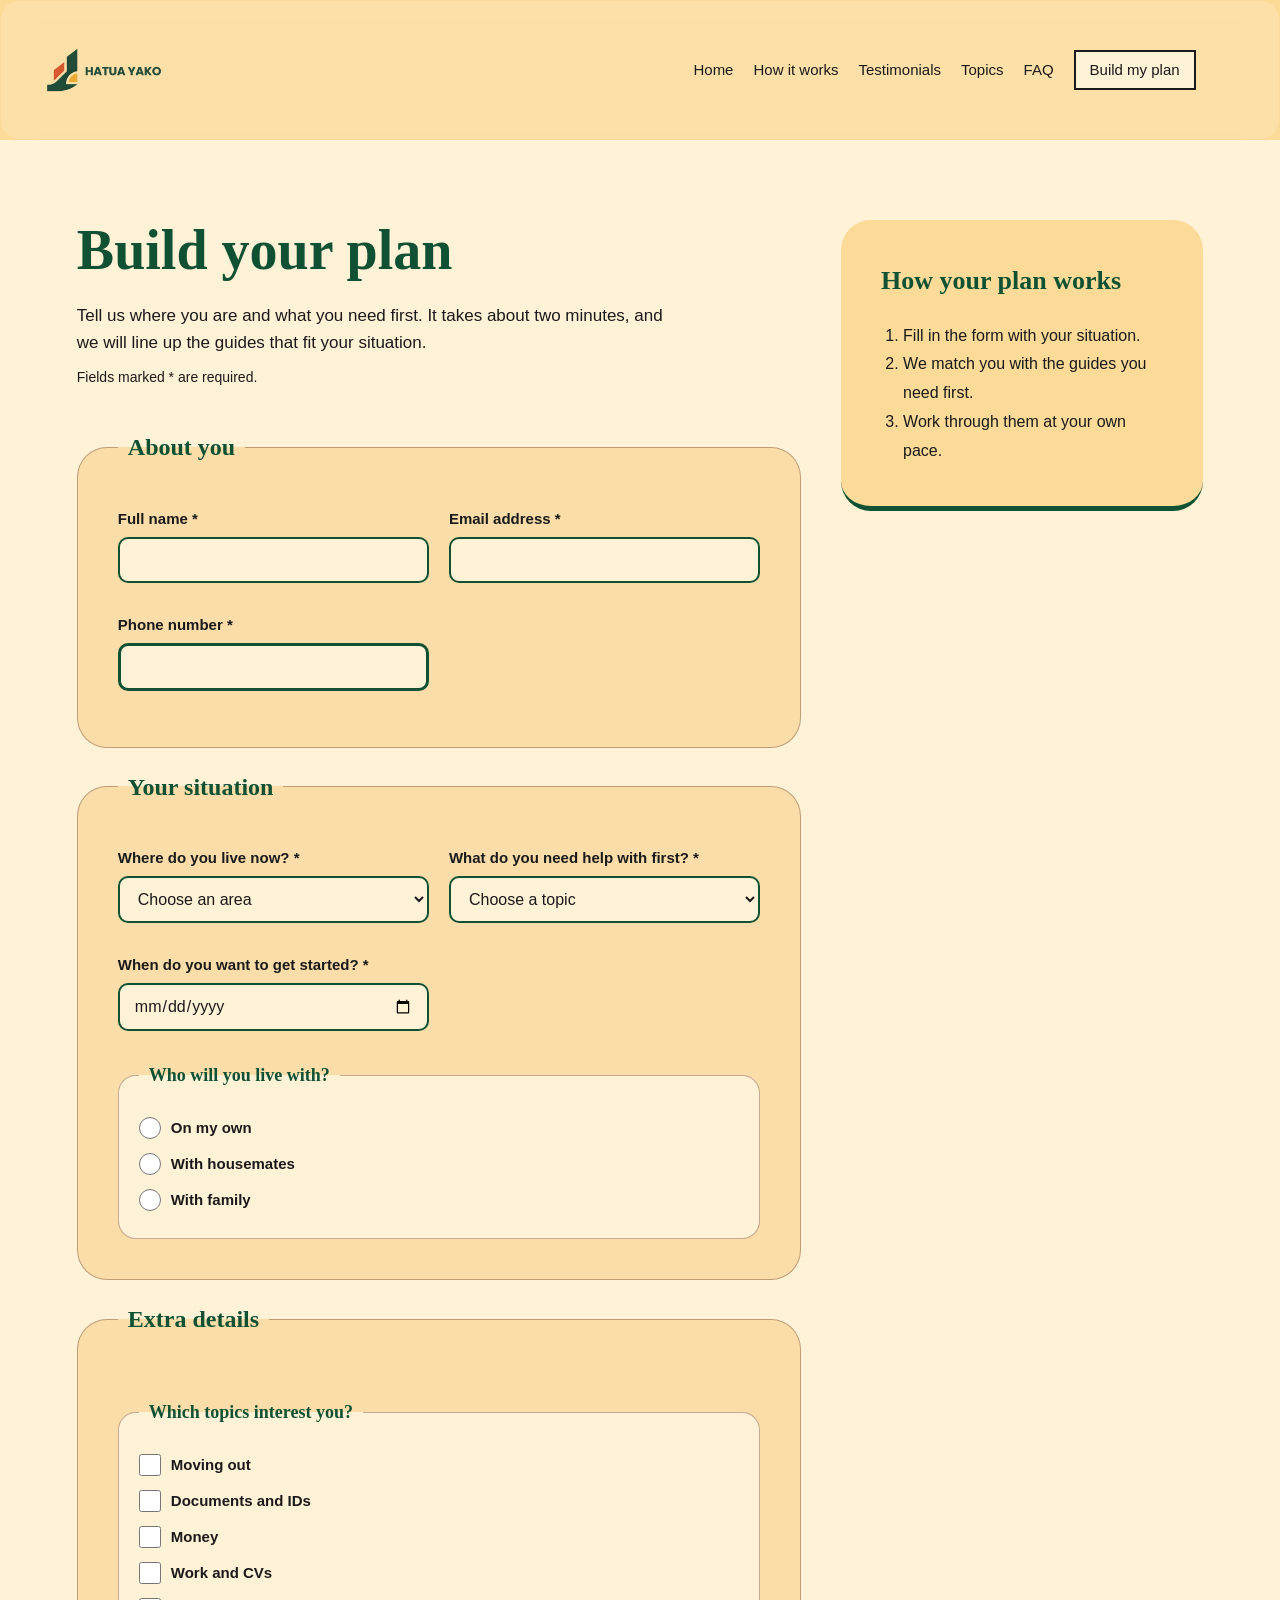
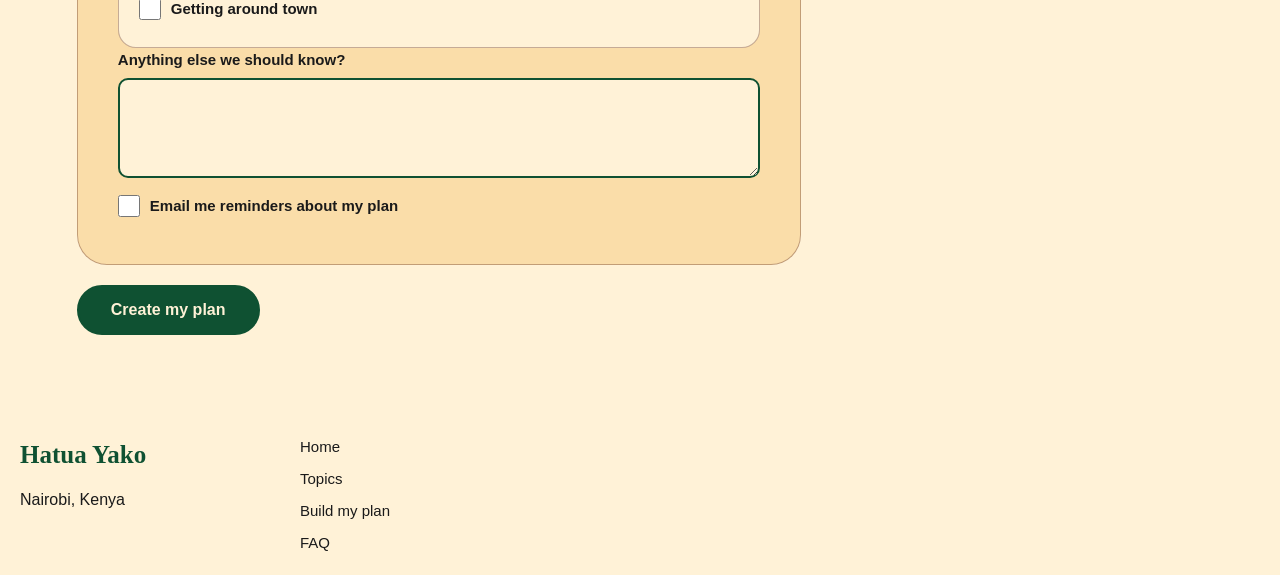
==== build-plan.html @ ca2ebf92 "Add- README" ====
<!DOCTYPE html>
<html lang="en">
<head>
    <meta charset="UTF-8">
    <meta name="viewport" content="width=device-width, initial-scale=1.0">
    <title>Hatua Yako</title>
    <link rel="stylesheet" href="style.css">
</head>
<body>

    <header class="nav-bar">
  <a href="index.html" class="logo">
    <img src="images/Hatuayako.png" alt="Hatua Yako logo">
        </a>
        <nav class="nav-links" aria-label="Main">
            <a href="index.html">Home</a>
            <a href="index.html#how-it-works">How it works</a>
            <a href="index.html#testimonials">Testimonials</a>
            <a href="topics.html">Topics</a>
            <a href="faq.html">FAQ</a>
            <a href="build-plan.html" class="button" aria-current="page">Build my plan</a>
        </nav>
    </header>

    <main class="plan">

        <section class="plan-main">
            <h1>Build your plan</h1>
            <p class="plan-intro">
                Tell us where you are and what you need first. It takes about
                two minutes, and we will line up the guides that fit your situation.
            </p>
            <p class="required-disclaimer">Fields marked * are required.</p>

            <!-- form input  -->

            <form class="plan-form" action="confirmed.html" method="get">

                <fieldset>
                    <legend>About you</legend>

                    <div class="form-field">
                        <div class="field">
                            <label for="full-name">Full name *</label>
                            <input type="text" id="full-name" name="full-name" autocomplete="name" required>
                        </div>

                        <div class="field">
                            <label for="email">Email address *</label>
                            <input type="email" id="email" name="email" autocomplete="email" required>
                        </div>

                        <div class="field">
                            <label for="phone">Phone number *</label>
                            <input type="tel" id="phone" name="phone" autocomplete="tel" inputmode="tel"
                                   value="" class="is-invalid" aria-invalid="true"
                                   aria-describedby="phone-error" required>
                            <p class="field-error" id="phone-error">
                    
                            </p>
                        </div>
                    </div>
                </fieldset>
<!-- your situation  -->
                <fieldset>
                    <legend>Your situation</legend>

                    <div class="field-grid">
                        <div class="field">
                            <label for="location">Where do you live now? *</label>
                            <select id="location" name="location" required>
                                <option value="">Choose an area</option>
                                <option>Nairobi CBD</option>
                                <option>Westlands</option>
                                <option>Kasarani</option>
                                <option>Embakasi</option>
                                <option>Ruiru</option>
                                <option>Rongai</option>
                                <option>Another town</option>
                            </select>
                        </div>

                        <div class="field">
                            <label for="first-need">What do you need help with first? *</label>
                            <select id="first-need" name="first-need" required>
                                <option value="">Choose a topic</option>
                                <option>Moving out</option>
                                <option>Documents and IDs</option>
                                <option>Money</option>
                                <option>Work and CVs</option>
                                <option>Getting around town</option>
                            </select>
                        </div>

                        <div class="field">
                            <label for="target-date">When do you want to get started? *</label>
                            <input type="date" id="target-date" name="target-date" required>
                        </div>
                    </div>

                    <fieldset class="choice-group">
                        <legend>Who will you live with?</legend>
                        <div class="choice">
                            <input type="radio" id="live-alone" name="living" value="alone">
                            <label for="live-alone">On my own</label>
                        </div>
                        <div class="choice">
                            <input type="radio" id="live-housemates" name="living" value="housemates">
                            <label for="live-housemates">With housemates</label>
                        </div>
                        <div class="choice">
                            <input type="radio" id="live-family" name="living" value="family">
                            <label for="live-family">With family</label>
                        </div>
                    </fieldset>
                </fieldset>

                <fieldset>
                    <legend>Extra details</legend>

                    <fieldset class="choice-group">
                        <legend>Which topics interest you?</legend>
                        <div class="choice">
                            <input type="checkbox" id="topic-moving" name="topics" value="moving-out">
                            <label for="topic-moving">Moving out</label>
                        </div>
                        <div class="choice">
                            <input type="checkbox" id="topic-documents" name="topics" value="documents">
                            <label for="topic-documents">Documents and IDs</label>
                        </div>
                        <div class="choice">
                            <input type="checkbox" id="topic-money" name="topics" value="money">
                            <label for="topic-money">Money</label>
                        </div>
                        <div class="choice">
                            <input type="checkbox" id="topic-work" name="topics" value="work">
                            <label for="topic-work">Work and CVs</label>
                        </div>
                        <div class="choice">
                            <input type="checkbox" id="topic-town" name="topics" value="getting-around">
                            <label for="topic-town">Getting around town</label>
                        </div>
                    </fieldset>

                    <div class="field">
                        <label for="notes">Anything else we should know?</label>
                        <textarea id="notes" name="notes" rows="4"></textarea>
                    </div>

                    <div class="choice">
                        <input type="checkbox" id="reminders" name="reminders" value="yes">
                        <label for="reminders">Email me reminders about my plan</label>
                    </div>
                </fieldset>

                <button type="submit" class="plan-submit">Create my plan</button>
            </form>
        </section>

        <aside class="plan-works">
            <h2>How your plan works</h2>
            <ol>
                <li>Fill in the form with your situation.</li>
                <li>We match you with the guides you need first.</li>
                <li>Work through them at your own pace.</li>
            </ol>
        </aside>

    </main>

    <footer>
        <div class="footer-brand">
            <h2>Hatua Yako</h2>
            <p>Nairobi, Kenya</p>
        </div>
        <nav class="footer-pages" aria-label="Footer">
            <a href="index.html">Home</a>
            <a href="topics.html">Topics</a>
            <a href="build-plan.html">Build my plan</a>
            <a href="faq.html">FAQ</a>
        </nav>
    </footer>

</body>
</html>
---- style.css ----
/* basic styling  */
/* color palette  */
 :root {
    --forestgreen: #0f5132;
    --redish:#d3543a;
    --cream: #fff2d7;
      --lightcream: #fadda9;
    --mustard: #fcdb99;
    --charcoal: #1a1a1a;
 --spacing-small: 10px;
 --spacing-medium: 20px;
 --spacing-large: 40px;
 --spacing-xl: 80px;
 --spacing-xxl: 100px;
 --border-radius: 30px;
 --transition: 0.3s ease;
 --font-heading: sans-serif;
 --error: #b3261e;
    --success: #1b6b3a;
    --warning: #8a5a00;
 }

 /* base styles */

 * {
    margin: 0;
    padding: 0;
    box-sizing: border-box;
    
 }
 html {
    scroll-behavior: smooth;
 }
 body {
    font-family: Arial, Helvetica, sans-serif;
    background-color: var(--mustard);
    color: var(--charcoal);
    line-height: 1.6;
 }
img {
    max-width: 100%;
    display: block;
}
a {
    text-decoration: none;
    color: inherit;
}
/* navigation bar  */
.nav-bar {
    display: flex;
    justify-content: space-between;
    align-items: center;
    padding: 4px 3%;
    background: rgba(255, 255, 255, 0.15);
    backdrop-filter: blur(15px);
    -webkit-backdrop-filter: blur(15px);
      border: 1px solid var(--mustard);
    border-radius: 20px;

    box-shadow: var(--mustard);

    color: var(--charcoal);
    position: sticky;
    top: 0;
    z-index: 1000;

}
.nav-bar img {
    height: 150px;
    width: auto ;

}
.nav-actions svg {
    height: 30px;
    width: auto ;
}
.nav-links {
    display: flex;
    align-items: center;
    gap: 20px;
    
}
.nav-links a {
    font-size: 15px;
    font-weight: 600px;
    transition: var(--transition);
}
.nav-links a:hover {
color: var(--redish);
}

/* herosection */
.hero {
    min-height: 90vh;
    display: flex;
    align-items: center;
    gap: var(--spacing-xxl);
    padding: var(--spacing-xl);
    background: var(--cream);
   
}
.hero-content h1 {
    max-width: 500px;
    font-family: Georgia, "Times New Roman", serif;
    font-size: 55px;
    font-weight: 700;
    line-height: 1.05;
    color: var(--forestgreen);
    margin-bottom: 20px;

}
.hero-content .hero-label{
    margin-bottom: 50px;
    font-size: 25px;
    color: #d3543a;
}
.hero-img {
    position: relative;
    height: 450px;
    flex: 1;

}
.hero-img img{
    position: absolute;
   top: 0;
left: 0;
width: 100%;
height: 100%;
object-fit: cover;
opacity: 0;
animation: hero-slideshow 15s infinite;
border: var(--border-radius);

}

@keyframes hero-slideshow {

    0% {
        opacity: 0;
    }

    10% {
        opacity: 1;
    }

    30% {
        opacity: 1;
    }

    40% {
        opacity: 0;
    }

    100% {
        opacity: 0;
    }

}

.hero-img img:nth-child(1) {
    animation-delay: 0s;
}

.hero-img img:nth-child(2) {
    animation-delay: 5s;
}

.hero-img img:nth-child(3) {
    animation-delay: 10s;
}

.hero-img::after {
    content: "";
    position: absolute;
    inset: 0;
    background: rgba(255, 206, 107, 0.18);
    pointer-events: none;
}

/* button  */
.button {
    display: inline-block;
    padding: 6px 14px;
    margin-right: 45px;

    background: var(--cream);
    color: var(--charcoal);

    border: 2px solid var(--charcoal);
    border-radius: 0;

    font-size: 14px;
    font-weight: 500;

    transition: var(--transition);
}

.button:hover {
    background: var(--forestgreen);
    color: white;
    border-color: var(--mustard);
}
/* stats section  */

.stats {
    background-color: var(--lightcream);
    padding: var(--spacing-large) 0;
    overflow: hidden;
}

.stats-track {
    display: flex;
    width: max-content;
    animation: scroll-stats 10s linear infinite;
}

.stats-track:hover {
    animation-play-state: paused;
    color: var(--forestgreen);
}

.stats .stats-ul {
    display: flex;
    flex-shrink: 0;
    min-width: 100vw;
    justify-content: space-around;
    align-items: center;
    list-style-type: none;
}

.stats-item {
    font-size: 20px;
    font-weight: 600;
    white-space: nowrap;
    padding: 0 40px;
}

@keyframes scroll-stats {
    from { transform: translateX(0); }
    to   { transform: translateX(-50%); }
}
/* featured section  */
.featured-topics {
    background-color: var(--mustard);
    padding: var(--spacing-large);
    max-width: max-content;
    margin: 0;
}
.featured-topics h2 {
    max-width: 500px;
    font-family: Georgia, "Times New Roman", serif;
    font-size: 40px;
    font-weight: 700;
    line-height: 1.05;
    color: var(--forestgreen);
    margin-bottom: 20px;
     padding: 70px 6%;
   
}
.topics-card {
    display: grid;
    grid-template-columns: repeat(4, 1fr);
    gap: 35px;
    width: 100%;
    margin: auto;
}

.topics-card article {
    border-radius: var(--border-radius);
    background-color: var(--cream);
    padding: var(--spacing-medium);
    color: var(--charcoal);
    display: flex;
    flex-direction: column;
    gap: 25px;
    cursor: pointer;
}

.topics-card article:hover {
    animation: card-bounce 0.5s ease;
}

@keyframes card-bounce {
    0% {
        transform: translateY(0);
    }

    30% {
        transform: translateY(-10px);
    }

    50% {
        transform: translateY(3px);
    }

    70% {
        transform: translateY(-5px);
    }

    100% {
        transform: translateY(0);
    }
}
/* how it works  */
.how-it-works {
    background-color: var(--mustard);
    padding: 60px 6%;
    width: 100%;
    margin: 0;

    font-family: Georgia, "Times New Roman", serif;
    font-size: 20px;
    color: var(--forestgreen);
    margin-bottom: 35px;
}

.how-it-works-cards .how-list {
    display: grid;
    grid-template-columns: repeat(4, 1fr);
    gap: 35px;
    width: 100%;
    list-style: none;
    align-items: end;
}

.how-it-works-li {
    padding: 25px;
    border-radius: var(--border-radius);
    background-color: var(--cream);
    min-height: 180px;
}

/* stairs  */
.how-it-works-li:nth-child(1) {
    min-height: 200px;
    background-color: var(--lightcream);
    color: var(--charcoal);
}
.how-it-works-li:nth-child(2) {
    min-height: 260px;
    background-color: var(--lightcream);
    color: var(--charcoal);
}
.how-it-works-li:nth-child(3) {
    min-height: 320px;
    background-color: var(--lightcream);
    color: var(--charcoal);
}
.how-it-works-li:nth-child(4) {
    min-height: 380px;
    background-color: var(--lightcream);
    color: var(--charcoal);
}


/* testimonials  */
.testimonials {
    background-color: var(--mustard);
    padding: 80px 6%;
}

.testimonials h2 {
    font-family: Georgia, "Times New Roman", serif;
    font-size: 45px;
    color: var(--forestgreen);
    margin-bottom: 40px;
}

/* Horizontal scrolling area */
.testimonials-card {
    display: flex;
    gap: 25px;
    overflow-x: auto;
    padding: 20px 5px 30px;
    scroll-behavior: smooth;
}

/* Hide scrollbar */
.testimonials-card::-webkit-scrollbar {
    display: none;
}

.testimonials-card {
    scrollbar-width: none;
}


.testimonials-card article {
    flex: 0 0 330px;
    min-height: 280px;

    background-color: var(--cream);
    border-radius: var(--border-radius);
    padding: 30px;

    display: flex;
    flex-direction: column;
    justify-content: space-between;

    box-shadow: 6px 6px 0 var(--forestgreen);

    transition: transform 0.3s ease;
}


.testimonials-card article::before {
    content: "“";
    font-family: Georgia, "Times New Roman", serif;
    font-size: 80px;
    line-height: 0.5;
    color: var(--redish);
}


.testimonials-card blockquote p {
    font-family: Georgia, "Times New Roman", serif;
    font-size: 20px;
    line-height: 1.4;
    color: var(--charcoal);
}

.testimonials-card article > p {
    margin-top: 20px;
    font-size: 14px;
    font-weight: 700;
    color: var(--forestgreen);
}

.testimonials-card article:hover {
    transform: translateY(-8px);
}
/* ready for your next step  */

.ready-step {
     padding: 80px 6%;
    text-align: center;
}
.ready-step h2 {
    font-size: 40px;
    color: var(--forestgreen);
    margin-bottom: var(--spacing-large);
}
.ready-step p {
    font-size: 20px;
    color: var(--redish);
    margin-bottom: var(--spacing-large);
}
.ready-step .button {
    padding: 12px 25px;
    background-color: var(--mustard);
    color: var(--charcoal);
    border: 2px solid var(--forestgreen);
    font-size: 16px;
    margin: 0;
}

.ready-step .button:hover {
    background-color: var(--redish);
    border-color: var(--redish);
}

footer {
    background-color: var(--cream);
    color: var(--charcoal);
    padding: var(--spacing-medium);
    display: flex;
    justify-content: flex-start;
    gap: var(--spacing-xxl);
    align-items: flex-start;
   
}

footer ul {
    list-style: none;
    padding: 0;
    margin: 0;
}
.footer-brand,
.footer-pages,
.footer-social {
    min-width: 180px;
}

.footer-pages {
    display: flex;
    flex-direction: column;
    gap: 8px;
}

.footer-pages a {
    font-size: 15px;
}

.footer-social {
    display: flex;
    flex-direction: column;
}

.footer-social svg {
    width: 20px;
    height: 20px;
    margin-bottom: 10px;
}

footer h2 {
    font-family: Georgia, "Times New Roman", serif;
    font-size: 25px;
    color: var(--forestgreen);
    margin-bottom: 12px;
}

/* reponsive design  */


html {
    scroll-padding-top: 100px; 
}

.nav-bar img {
    height: 130px; 
}

/* topic cards and steps reflow by themselves instead of a fixed 4 columns */
.topics-card,
.how-it-works-cards .how-list {
    grid-template-columns: repeat(auto-fit, minmax(220px, 1fr));
}

.featured-topics {
    max-width: none;
    padding: var(--spacing-xl) 6% var(--spacing-large);
}

.featured-topics h2 {
    padding: 0;
}

/* Stats: scrolling animation*/
.stats-ul {
    animation: none;
}

.stats .stats-ul {
    flex-wrap: wrap;
    max-width: none;
    justify-content: center;
    gap: 20px 60px;
}

.stats-item {
    margin-right: 0;
}
/* testimonial cards never wider than the screen */
.testimonials-card {
    scroll-snap-type: x mandatory;
}

.testimonials-card article {
    flex: 0 0 min(330px, 85vw);
    scroll-snap-align: start;
}

/* the staircase effect only makes sense side by side, so reset it first */
.how-it-works-li:nth-child(n) {
    min-height: auto;
}

/* stair case  */
@media (min-width: 900px) {
    .how-it-works-li:nth-child(1) { min-height: 200px; }
    .how-it-works-li:nth-child(2) { min-height: 260px; }
    .how-it-works-li:nth-child(3) { min-height: 320px; }
    .how-it-works-li:nth-child(4) { min-height: 380px; }
}

/* for tablets  */
@media (max-width: 1000px) {
    .hero {
        gap: 40px;
        padding: 60px 6%;
    }
.nav-bar img {
    height: 100px; /* was 70px */
}
    .hero-content h1 {
        font-size: 44px;
    }

    footer {
        gap: 40px;
        flex-wrap: wrap;
    }
}

/* for phones  */
@media (max-width: 800px) {
    html {
        scroll-padding-top: 130px;
    }

    /* nav */
    .nav-bar {
        flex-direction: column;
        gap: 8px;
        padding: 8px 5%;
    }

   .nav-bar img {
    height: 80px; /* was 50px */
}

    .nav-links {
        flex-wrap: wrap;
        justify-content: center;
        gap: 10px 16px;
    }

    /* hero */
    .hero {
        flex-direction: column;
        align-items: stretch;
        gap: 30px;
        padding: 40px 6%;
        min-height: auto;
    }

    .hero-content h1 {
        font-size: 38px;
        max-width: none;
    }

    .hero-content .hero-label {
        font-size: 20px;
        margin-bottom: 25px;
    }

    .hero-img {
        flex: none;
        width: 100%;
        height: 260px;
    }

    .button {
        margin-bottom: 10px;
    }

    /* headings and spacing */
    .featured-topics h2,
    .testimonials h2,
    .ready-step h2 {
        font-size: 30px;
    }

    .featured-topics,
    .how-it-works,
    .testimonials,
    .ready-step {
        padding-top: 50px;
        padding-bottom: 50px;
    }

    .stats-item {
        font-size: 18px;
    }

    /* footer */
    footer {
        flex-direction: column;
        gap: 30px;
    }
}

/* for very tiny phones  */
@media (max-width: 400px) {
    .hero-content h1 {
        font-size: 32px;
    }

    .button {
        display: block;
        text-align: center;
        margin-right: 0;
    }
}

/* page 2 - navigate hero  */


/* Hero section */
.hero-navigate {
    position: relative;
    min-height: 90vh;
    display: flex;
    align-items: center;
    padding: var(--spacing-xl);
    overflow: hidden;
    background: var(--charcoal);
}

/* Image covers the entire hero section */
.hero-img-nav {
    position: absolute;
    inset: 0;
    width: 100%;
    height: 100%;
    z-index: 0;
}

.hero-img-nav img {
    width: 100%;
    height: 100%;
    object-fit: cover;
    object-position: center;
    opacity: 1;
    border: none;
    box-shadow: none;
}

/* Dark overlay over the image */
.hero-navigate::after {
    content: "";
    position: absolute;
    inset: 0;
     background: rgba(0, 0, 0, 0.479);
    z-index: 1;
    pointer-events: none;
}

/* Text appears on top of the image */
.hero-content-navigate {
    position: relative;
    z-index: 2;
    max-width: 750px;
}

.hero-content-navigate h1 {
    max-width: 750px;
    font-family: Georgia, "Times New Roman", serif;
    font-size: clamp(55px, 9vw, 115px);
    font-weight: 700;
    line-height: 0.95;
    color: var(--cream);
    margin-bottom: 20px;
}

.hero-content-navigate .hero-label-navigate {
    display: table;
    margin-bottom: 30px;
    padding: 10px 14px;
    font-size: 22px;
    color: white;
    background: var(--redish);
}

.hero-content-navigate .button {
    display: inline-block;
    margin: 5px 10px 5px 0;
}

/* Mobile layout responsive design*/
@media (max-width: 600px) {
    .hero-navigate {
        min-height: 75vh;
        padding: 30px 20px;
    }

    .hero-content-navigate h1 {
        font-size: 55px;
    }

    .hero-content-navigate .hero-label-navigate {
        font-size: 17px;
    }
}

/* what you will learn */
.what-learn {
    background-color: var(--mustard);
    padding: var(--spacing-large);
    max-width: max-content;
    margin: 0;
}
.what-learn h2 {
    max-width: 500px;
    font-family: Georgia, "Times New Roman", serif;
    font-size: 35px;
    align-items: center;
    font-weight: 700;
    line-height: 1.05;
    color: var(--forestgreen);
    margin-bottom: 20px;
     padding: 90px 6%;
   
}
.what-learn-card {
    display: flex;
    grid-template-columns: repeat(4, 1fr);
    gap: 30px;
    width: 100%;
    margin: auto;
    flex-wrap: wrap;
}

.what-learn-card article {
    border-radius: var(--border-radius);
    background-color: var(--lightcream);
    color: var(--charcoal);
    display: flex;
    flex-direction: column;
    gap: 25px;
    cursor: pointer;
    width: 380px;
    min-height: 200px;
    padding: 35px 35px;
   
}

.what-learn-card article:hover {
    animation: card-bounce 0.5s ease;
}

@keyframes what-learn-card-bounce {
    0% {
        transform: translateY(0);
    }

    30% {
        transform: translateY(-10px);
    }

    50% {
        transform: translateY(3px);
    }

    70% {
        transform: translateY(-5px);
    }

    100% {
        transform: translateY(0);
    }
} 

.first-trip {
    padding: 60px 5%;
    
}

.first-trip-label {
    color: var(--redish);
    font-size: 13px;
    font-weight: bold;
    letter-spacing: 3px;
    margin-bottom: 12px;
}

.first-trip h2 {
    font-family: Georgia, "Times New Roman", serif;
    font-size: clamp(32px, 5vw, 48px);
    color: var(--forestgreen);
    margin-bottom: 12px;
}

.first-step-intro {
    max-width: 600px;
    margin-bottom: 30px;
}

.trip-steps {
    display: grid;
    grid-template-columns: repeat(4, minmax(0, 1fr));
    gap: 18px;
}

.trip-step {
    background: var(--lightcream);
    border-radius: 18px;
    padding: 24px;
    border-bottom: 4px solid var(--forestgreen);
}

.trip-step span {
    display: inline-block;
    color: var(--redish);
    font-weight: bold;
    font-size: 24px;
    margin-bottom: 18px;
}

.trip-step h3 {
    color: var(--forestgreen);
    margin-bottom: 10px;
}

.trip-step p {
    font-size: 15px;
    line-height: 1.7;
}

/* responsive design   */
@media (max-width: 800px) {
    .trip-steps {
        grid-template-columns: repeat(2, minmax(0, 1fr));
    }
}

/* common matatu routes  */

.common-routes {
    padding: 60px 5%;
    background-color: var(--cream);
    color: var(--charcoal);
}
.route-explantion{
    color: var(--charcoal);
}

/*  heading */

.routes {
    max-width: 800px;
    margin-bottom: 30px;
}

.ntg {
    color: var(--redish);
    font-size: 12px;
    font-weight: 700;
    letter-spacing: 1.5px;
    margin-bottom: 12px;
}

.routes h2 {
    font-family: Georgia, "Times New Roman", serif;
    font-size: clamp(30px, 4vw, 42px);
    line-height: 1.2;
    color: var(--forestgreen);
    margin: 0 0 12px;
}

.routes-intro {
    font-size: 16px;
    line-height: 1.7;
    max-width: 750px;
    margin: 0;
}

/* Routes grid */

.routes-grid {
    display: grid;
    grid-template-columns: repeat(2, minmax(0, 1fr));
    gap: 16px;
}

/* Individual route cards */

.route-card {
    display: flex;
    flex-direction: column;
    align-items: flex-start;
    padding: 24px;
    background-color: var(--mustard);
    border-radius: 12px;
    border: 1px solid rgba(15, 81, 50, 0.12);
    border-bottom: 4px solid var(--forestgreen);
    transition: transform var(--transition),
}

.route-card:hover {
    transform: translateY(-5px);
    box-shadow: 0 10px 20px rgba(26, 26, 26, 0.08);
}

/* Route number */

.route-number {
    font-size: 20px;
    font-weight: 700;
    color: var(--redish);
    margin-bottom: 10px;
}



.route-card h3 {
    font-size: 17px;
    line-height: 1.4;
    color: var(--charcoal);
    margin: 0 0 8px;
}



.route-corridor {
    font-size: 14px;
    line-height: 1.6;
    color: var(--cream);
    margin: 0 0 14px;
}


.route-card a {
    margin-top: auto;
    display: inline-flex;
    align-items: center;
    gap: 8px;
    color: var(--forestgreen);
    font-size: 14px;
    font-weight: 700;
    text-decoration: none;
    transition: color var(--transition);
}

.route-card a:hover {
    color: var(--redish);
    text-decoration: underline;
}


.routes-note {
    margin-top: 18px;
    font-size: 12px;
    line-height: 1.7;
    color: var(--charcoal);
}

/* MOVING OUT HERO */

.moving-hero {
    display: grid;
    grid-template-columns: 1.2fr 0.8fr;
    align-items: center;
    gap: 50px;
    padding: 70px 6%;
    background-color: var(--cream);
}

.moving-content {
    max-width: 650px;
}



.moving-paragraph {
    color: var(--redish);
    font-size: 12px;
    font-weight: 700;
    letter-spacing: 1.5px;
    line-height: 1.6;
    margin-bottom: 16px;
}

.moving-content h1 {
    font-family: Georgia, "Times New Roman", serif;
    font-size: clamp(42px, 5vw, 68px);
    line-height: 1.05;
    color: var(--forestgreen);
    margin: 0 0 22px;
}


.moving-intro {
    max-width: 540px;
    font-size: 17px;
    line-height: 1.8;
    color: var(--charcoal);
    margin: 0;
}


.moving-paragraph2 {
    padding: 35px;
    background-color: var(--mustard);
    border-radius: var(--border-radius);
    border-bottom: 5px solid var(--forestgreen);
}


.paragraph2-label {
    color: var(--redish);
    font-size: 11px;
    font-weight: 700;
    letter-spacing: 1.5px;
    margin-bottom: 18px;
}

.moving-paragraph2 h2 {
    font-family: Georgia, "Times New Roman", serif;
    font-size: 30px;
    line-height: 1.2;
    color: var(--forestgreen);
    margin: 0 0 14px;
}

.moving-paragraph2 > p:last-child {
    font-size: 15px;
    line-height: 1.8;
    color: var(--charcoal);
    margin-bottom: 0;
}

/* moving out cards */

.moving-topics {
    padding: 65px 6%;
    background-color: var(--lightcream);
}



.moving-heading {
    max-width: 700px;
    margin-bottom: 32px;
}

.moving-heading h2 {
    font-family: Georgia, "Times New Roman", serif;
    font-size: clamp(30px, 4vw, 42px);
    line-height: 1.2;
    color: var(--forestgreen);
    margin: 0 0 14px;
}

.moving-heading > p:last-child {
    max-width: 650px;
    font-size: 16px;
    line-height: 1.8;
    color: var(--charcoal);
    margin-bottom: 0;
}



.moving-grid {
    display: grid;
    grid-template-columns: repeat(2, minmax(0, 1fr));
    gap: 18px;
}



.moving-card {
    display: flex;
    flex-direction: column;
    align-items: flex-start;
    padding: 28px;
    background-color: var(--cream);
    border: 1px solid rgba(10, 77, 19, 0.12);
    border-bottom: 4px solid var(--forestgreen);
   border-radius: var(--border-radius);
    transition: transform var(--transition),
                box-shadow var(--transition);
}


.moving-card:hover {
    transform: translateY(-5px);
    box-shadow: 0 10px 22px rgba(26, 26, 26, 0.08);
}



.moving-number {
    display: inline-block;
    color: var(--redish);
    font-size: 15px;
    font-weight: 700;
    margin-bottom: 14px;
}



.moving-card h3 {
    font-family: Georgia, "Times New Roman", serif;
    font-size: 24px;
    line-height: 1.3;
    color: var(--forestgreen);
    margin: 0 0 12px;
}


.moving-card p {
    font-size: 15px;
    line-height: 1.8;
    color: var(--charcoal);
    margin: 0;
}

/* Documents Hero */
.documents-hero {
    display: grid;
    grid-template-columns: 1.2fr 0.8fr;
    gap: var(--spacing-large);
    align-items: center;
    padding: var(--spacing-xl) 8%;
    background-color: var(--cream);
}

.documents-content h1 {
    font-family: Georgia, serif;
    font-size: 40px;
    line-height: 1.15;
    color: var(--forestgreen);
    margin: var(--spacing-medium) 0;
}

.documents-label {
    color: var(--redish);
    font-size: 12px;
    font-weight: bold;
    letter-spacing: 2px;
    text-transform: uppercase;
}

.documents-intro {
    max-width: 600px;
    font-size: 16px;
    line-height: 1.8;
    color: var(--charcoal);
}


.documents {
    background-color: var(--mustard);
    padding: var(--spacing-large);
    border-radius: var(--border-radius);
}

.documents h2 {
    font-family: Georgia, serif;
    font-size: 30px;
    line-height: 1.2;
    color: var(--forestgreen);
    margin: var(--spacing-medium) 0;
}

.documents > p:last-child {
    font-size: 15px;
    line-height: 1.8;
    color: var(--charcoal);
    margin-bottom: 0;
}

/* Documents cards */
.documents-topics {
    padding: var(--spacing-xl) 8%;
    background-color: var(--lightcream);
}

.documents-heading {
    max-width: 650px;
    margin-bottom: var(--spacing-large);
}

.documents-heading h2 {
    font-family: Georgia, serif;
    font-size: clamp(30px, 4vw, 42px);
    line-height: 1.2;
    color: var(--forestgreen);
    margin: var(--spacing-medium) 0;
}

.documents-heading > p:last-child {
    font-size: 16px;
    line-height: 1.8;
    color: var(--charcoal);
}

.documents-grid {
    display: grid;
    grid-template-columns: repeat(2, minmax(0, 1fr));
    gap: var(--spacing-medium);
}

.documents-card {
    display: flex;
    flex-direction: column;
    padding: var(--spacing-large);
    background-color: var(--cream);
    border: 1px solid rgba(15, 81, 50, 0.12);
    border-radius: var(--border-radius);
    transition: var(--transition);
}

.documents-card:hover {
    transform: translateY(-5px);
    box-shadow: 0 10px 25px rgba(26, 26, 26, 0.08);
}

.documents-number {
    display: inline-block;
    color: var(--redish);
    font-size: 14px;
    font-weight: bold;
    margin-bottom: var(--spacing-medium);
}

.documents-card h3 {
    font-family: Georgia, serif;
    font-size: 23px;
    color: var(--forestgreen);
    margin: 0 0 var(--spacing-small);
}

.documents-card p {
    font-size: 15px;
    line-height: 1.8;
    color: var(--charcoal);
    margin-bottom: 0;
}

/* Tablet */
@media (max-width: 750px) {
    .documents-hero {
        grid-template-columns: 1fr;
        padding: 60px 6%;
    }

    .documents-topics {
        padding: 60px 6%;
    }

    .documents {
        padding: var(--spacing-medium);
    }
}

/* Mobile */
@media (max-width: 520px) {
    .documents-grid {
        grid-template-columns: 1fr;
    }

    .documents-card {
        padding: var(--spacing-medium);
    }

    .documents-content h1 {
        font-size: 36px;
    }
}

/* money section  */
.money-hero {
    display: grid;
    grid-template-columns: 1.1fr 0.9fr;
    gap: var(--spacing-large);
    align-items: center;
    padding: var(--spacing-xl) 6%;
    background-color: var(--cream);
}

.money-content h1 {
    font-family: Georgia, "Times New Roman", serif;
    font-size: clamp(38px, 5vw, 60px);
    font-weight: 700;
    line-height: 1.08;
    color: var(--forestgreen);
    margin: var(--spacing-medium) 0;
    max-width: 650px;
}

.money-label {
    color: var(--redish);
    font-size: 14px;
    font-weight: 700;
    letter-spacing: 2px;
    text-transform: uppercase;
    margin-bottom: var(--spacing-medium);
}

.money-intro {
    max-width: 560px;
    font-size: 17px;
    line-height: 1.9;
    color: var(--charcoal);
    margin-bottom: 0;
}

/* money  */

.money-div {
    background-color: var(--mustard);
    padding: 40px;
    border-radius: 16px;
    border: 1px solid rgba(211, 84, 58, 0.15);
    transition: var(--transition);
}

.money-div:hover {
    transform: translateY(-4px);
    box-shadow: 0 12px 25px rgba(26, 26, 26, 0.08);
}

.money-div h2 {
    font-family: Georgia, "Times New Roman", serif;
    font-size: clamp(28px, 3vw, 38px);
    line-height: 1.2;
    color: var(--forestgreen);
    margin: var(--spacing-medium) 0;
}

.money-div > p:last-child {
    font-size: 16px;
    line-height: 1.8;
    color: var(--charcoal);
    margin-bottom: 0;
}

/* money topics  */
.money-topics {
    padding: var(--spacing-xl) 5%;
    background-color: var(--lightcream);
}

.money-heading {
    max-width: 700px;
    margin-bottom: var(--spacing-large);
}

.money-heading h2 {
    font-family: Georgia, "Times New Roman", serif;
    font-size: clamp(32px, 4vw, 44px);
    line-height: 1.2;
    color: var(--forestgreen);
    margin: var(--spacing-medium) 0;
}

.money-heading > p:last-child {
    font-size: 17px;
    line-height: 1.8;
    color: var(--charcoal);
    margin-bottom: 0;
}

/* money- cards  */

.money-grid {
    display: grid;
    grid-template-columns: repeat(2, minmax(0, 1fr));
    gap: 24px;
}

.money-card {
    display: flex;
    flex-direction: column;
    align-items: flex-start;
    padding: 35px;
    background-color: var(--cream);
    border: 1px solid rgba(15, 81, 50, 0.35);
    border-radius: 12px;
    transition: var(--transition);
}

.money-card:hover {
    transform: translateY(-6px);
    border-color: var(--forestgreen);
    box-shadow: 0 12px 25px rgba(26, 26, 26, 0.09);
}

.money-number {
    display: inline-block;
    color: var(--redish);
    font-size: 22px;
    font-weight: 700;
    margin-bottom: 15px;
}

.money-card h3 {
    font-family: Georgia, "Times New Roman", serif;
    font-size: 25px;
    line-height: 1.3;
    color: var(--forestgreen);
    margin: 0 0 15px;
}

.money-card p {
    font-size: 16px;
    line-height: 1.8;
    color: var(--charcoal);
    margin: 0;
}
/* table responsiveness  */
@media (max-width: 850px) {
    .money-hero {
        grid-template-columns: 1fr 1fr;
        gap: var(--spacing-medium);
        padding: 60px 5%;
    }

    .money-div {
        padding: 25px;
    }

    .money-card {
        padding: 25px;
    }

    .money-card h3 {
        font-size: 22px;
    }
}
/* mobile responsive design  */

@media (max-width: 650px) {
    .money-hero {
        grid-template-columns: 1fr;
        padding: 50px 6%;
    }

    .money-content h1 {
        font-size: 40px;
    }

    .money-div {
        padding: 25px;
    }

    .money-topics {
        padding: 50px 6%;
    }

    .money-grid {
        grid-template-columns: 1fr;
    }

    .money-card {
        padding: 25px;
    }

    .money-card h3 {
        font-size: 23px;
    }
}

/* topics hero  */
.topics-hero {
    padding: 70px 8%;
    background-color: var(--cream);
}

.topics-hero h1 {
    font-family: Georgia, "Times New Roman", serif;
    font-size: clamp(40px, 5vw, 62px);
    font-weight: 700;
    line-height: 1.1;
    color: var(--forestgreen);
    margin: 20px 0;
}

.topics-label {
    color: var(--redish);
    font-size: 13px;
    font-weight: 700;
    letter-spacing: 2px;
    text-transform: uppercase;
    margin-bottom: 15px;
}

.topics-hero > p:last-child {
    max-width: 680px;
    font-size: 17px;
    line-height: 1.8;
    color: var(--charcoal);
    margin-bottom: 0;
      }

      /* all topics section  */
      
      
.all-topics {
    padding: 80px 6%;
    background-color: var(--lightcream);
}

.all-topics-heading {
    max-width: 700px;
    margin-bottom: 40px;
}

.all-topics-heading h2 {
    font-family: Georgia, "Times New Roman", serif;
    font-size: clamp(30px, 4vw, 44px);
    font-weight: 700;
    line-height: 1.2;
    color: var(--forestgreen);
    margin: 15px 0;
}

.all-topics-heading > p:last-child {
    font-size: 16px;
    line-height: 1.8;
    color: var(--charcoal);
    margin-bottom: 0;
}

/* topics cards  */
.all-topics-grid {
    display: grid;
    grid-template-columns: repeat(2, minmax(0, 1fr));
    gap: 25px;
    align-items: stretch;
}

.topic-card {
    display: flex;
    flex-direction: column;
    align-items: flex-start;
    padding: 35px;
    background-color: var(--cream);
    border: 1px solid rgba(15, 81, 50, 0.3);
    border-radius: 16px;
    transition: var(--transition);
}

.topic-card:hover {
    transform: translateY(-6px);
    border-color: var(--forestgreen);
    box-shadow: 0 12px 25px rgba(26, 26, 26, 0.1);
}

.topic-number {
    display: inline-block;
    color: var(--redish);
    font-size: 17px;
    font-weight: 700;
    margin-bottom: 18px;
}

.topic-card h3 {
    font-family: Georgia, "Times New Roman", serif;
    font-size: 26px;
    line-height: 1.3;
    color: var(--forestgreen);
    margin: 0 0 15px;
}

.topic-card p {
    font-size: 16px;
    line-height: 1.8;
    color: var(--charcoal);
    margin: 0 0 25px;
}
/* explore topics  */

.topic-link {
    display: inline-block;
    margin-top: auto;
    padding: 10px 0;
    color: var(--forestgreen);
    font-size: 15px;
    font-weight: 700;
    text-decoration: none;
    transition: var(--transition);
}

.topic-link::after {
    content: " ";
    transition: var(--transition);
}

.topic-link:hover {
    color: var(--redish);
}

.topic-link:hover::after {
    margin-left: 5px;
}

/* topics cta  */
.topics-cta {
    padding: 65px 6%;
    background-color: var(--forestgreen);
    color: var(--cream);
    text-align: center;
}

.topics-cta h2 {
    font-family: Georgia, "Times New Roman", serif;
    font-size: clamp(30px, 4vw, 44px);
    line-height: 1.2;
    margin: 0 0 15px;
}

.topics-cta p {
    max-width: 600px;
    margin: 0 auto 25px;
    font-size: 16px;
    line-height: 1.8;
}

.topics-home-button {
    display: inline-block;
    padding: 13px 25px;
    background-color: var(--mustard);
    color: var(--charcoal);
    border: 2px solid var(--mustard);
    border-radius: 6px;
    font-size: 15px;
    font-weight: 700;
    text-decoration: none;
    transition: var(--transition);
}

.topics-home-button:hover {
    background-color: var(--cream);
    border-color: var(--cream);
    transform: translateY(-3px);
}

/* work Hero section */
.work-hero {
    display: block;
    width: 100%;
    min-height: 65vh;
    padding: 80px 8%;
    margin: 30px 0 0;
    background: var(--cream);
    border-radius: var(--border-radius);
}

.work-content {
    width: 100%;
    max-width: 750px;
}


.work-label,
.work-small-label {
    color: var(--redish);
    font-size: 14px;
    font-weight: 700;
    letter-spacing: 2px;
}

.work-content h1 {
    font-family: Georgia, "Times New Roman", serif;
    font-size: clamp(42px, 6vw, 68px);
    line-height: 1.1;
    color: var(--forestgreen);
    margin: 20px 0;
}

.work-introduction {
    display: block;
    width: 100%;
    max-width: 850px;
    margin: 90px auto;
    padding: 0 25px;
    text-align: center;
}

/* Buttons */
.work-button {
    display: inline-block;
    padding: 14px 25px;
    background: var(--forestgreen);
    color: var(--cream);
    border: 2px solid var(--forestgreen);
    border-radius: 30px;
    font-size: 15px;
    font-weight: 600;
    text-decoration: none;
    transition: var(--transition);
}

.work-button:hover {
    background: var(--mustard);
    color: var(--charcoal);
    border-color: var(--charcoal);
    transform: translateY(-3px);
}
/* wIntroduction */
.work-introduction {
    max-width: 850px;
    margin: 90px auto;
    padding: 0 25px;
    text-align: center;
}

.work-introduction h2,
.work-heading,
.work-checklist h2,
.workplace-section h2,
.work-cta h2 {
    font-family: Georgia, "Times New Roman", serif;
    font-size: clamp(30px, 4vw, 44px);
    line-height: 1.2;
    color: var(--forestgreen);
}

.work-introduction h2 {
    margin: 15px 0 20px;
}

.work-introduction > p:last-child {
    max-width: 750px;
    margin: 0 auto;
    font-size: 17px;
    line-height: 1.8;
}
/* work topic cards  */
.work-topics {
    display: block;
    width: 100%;
    padding: 60px 5%;
    background: var(--mustard);
    border-radius: var(--border-radius);
}

.work-heading {
    margin: 15px 0 40px;
}

.work-grid {
    display: grid;
    width: 100%;
    grid-template-columns: repeat(3, minmax(0, 1fr));
    gap: 25px;
}


.work-card {
    display: flex;
    flex-direction: column;
    align-items: flex-start;
    padding: 30px;
    background: var(--cream);
    border: 1px solid rgba(15, 81, 50, 0.12);
    border-radius: 24px;
    transition: var(--transition);
}

.work-card:hover {
    transform: translateY(-7px);
    box-shadow: 0 12px 25px rgba(26, 26, 26, 0.12);
}

.work-number {
    display: inline-block;
    color: var(--redish);
    font-size: 15px;
    font-weight: 700;
    letter-spacing: 2px;
}

.work-card h3 {
    margin: 20px 0 12px;
    color: var(--forestgreen);
    font-family: Georgia, "Times New Roman", serif;
    font-size: 25px;
    line-height: 1.25;
}

.work-card p {
    font-size: 15px;
    line-height: 1.8;
    margin: 0 0 25px;
}

.work-link {
    margin-top: auto;
    color: var(--forestgreen);
    font-weight: 700;
    text-decoration: underline;
    text-underline-offset: 5px;
    transition: var(--transition);
}

.work-link:hover {
    color: var(--redish);
}

/* Job-search checklist */
.work-checklist {
    max-width: 900px;
    margin: 90px auto;
    padding: 45px;
    background: var(--lightcream);
    border-radius: var(--border-radius);
}

.work-checklist h2 {
    margin: 15px 0 25px;
}

.work-checklist ul {
    padding-left: 25px;
    line-height: 2;
}

.work-checklist li {
    padding-left: 5px;
    margin-bottom: 8px;
}

/* First-job section */
.workplace-section {
    padding: 65px 8%;
    margin-bottom: 80px;
    background: var(--forestgreen);
    border-radius: var(--border-radius);
}

.workplace-section h2 {
    color: var(--cream);
    margin: 15px 0;
}

.workplace-section p {
    max-width: 750px;
    line-height: 1.8;
    color: var(--cream);
}

.workplace-section .work-small-label {
    color: var(--mustard);
}

/* Call to action */
.work-cta {
    padding: 70px 25px;
    margin-bottom: 50px;
    text-align: center;
    background: var(--cream);
    border-radius: var(--border-radius);
}

.work-cta h2 {
    margin-bottom: 15px;
}

.work-cta p {
    margin: 15px 0 30px;
    line-height: 1.7;
}
/* Responsive layout */
@media (max-width: 900px) {
    .work-grid {
        grid-template-columns: repeat(2, minmax(0, 1fr));
    }

    .work-hero {
        min-height: auto;
        padding: 70px 6%;
    }
}

@media (max-width: 600px) {
    .work-grid {
        grid-template-columns: 1fr;
    }

    .work-hero {
        padding: 55px 25px;
    }

    .work-topics {
        padding: 40px 20px;
    }

    .work-introduction {
        margin: 60px auto;
    }

    .work-card {
        padding: 25px;
    }

    .work-checklist {
        margin: 60px 0;
        padding: 30px 25px;
    }

    .workplace-section {
        padding: 40px 25px;
        margin-bottom: 50px;
    }

    .work-cta {
        padding: 45px 20px;
    }
}
/* Build my plan  */

.plan {
    display: grid;
    grid-template-columns: 1fr;
    gap: var(--spacing-large);
    padding: var(--spacing-xl) 6%;
    background-color: var(--cream);
}

.plan-main h1 {
    font-family: Georgia, "Times New Roman", serif;
    font-size: clamp(36px, 5vw, 56px);
    line-height: 1.1;
    color: var(--forestgreen);
    margin-bottom: var(--spacing-medium);
}

.plan-intro {
    max-width: 600px;
    font-size: 17px;
    margin-bottom: var(--spacing-small);
}

.required-disclaimer {
    font-size: 14px;
    margin-bottom: var(--spacing-large);
}

/* field cards*/
.plan-form {
    display: flex;
    flex-direction: column;
    gap: var(--spacing-medium);
}

.plan-form fieldset {
    min-width: 0;
    padding: var(--spacing-large);
    background-color: var(--lightcream);
    border: 1px solid rgba(63, 7, 3, 0.3);
    border-radius: var(--border-radius);
}

.plan-form legend {
    padding: 0 var(--spacing-small);
    font-family: Georgia, "Times New Roman", serif;
    font-size: 24px;
    font-weight: 700;
    color: var(--forestgreen);
}

/* raidoes and checkboxes */
.plan-form .choice-group {
    margin-top: var(--spacing-medium);
    padding: var(--spacing-medium);
    background-color: var(--cream);
    border-radius: 18px;
}

.plan-form .choice-group legend {
    font-size: 18px;
}

.form-field,
.field-grid {
    display: grid;
    grid-template-columns: repeat(auto-fit, minmax(240px, 1fr));
    gap: var(--spacing-medium);
}

.field {
    display: flex;
    flex-direction: column;
    gap: 6px;
    margin-bottom: var(--spacing-small);
}

.plan-form label {
    font-size: 15px;
    font-weight: 600;
}

.plan-form input[type="text"],
.plan-form input[type="email"],
.plan-form input[type="tel"],
.plan-form input[type="date"],
.plan-form select,
.plan-form textarea {
    width: 100%;
    padding: 12px 14px;
    font-family: inherit;
    font-size: 16px;
    color: var(--charcoal);
    background-color: var(--cream);
    border: 2px solid var(--forestgreen);
    border-radius: 10px;
}


/* radios and checkboxes */
.choice {
    display: flex;
    align-items: center;
    gap: 10px;
    padding: 6px 0;
}

.choice input {
    width: 22px;
    height: 22px;
    accent-color: var(--forestgreen);
}

/* error  */
.plan-form input.is-invalid {
    border-width: 3px;
}

.field-error {
    color: var(--error);
    font-size: 14px;
    font-weight: 600;
}

/* submit button */
.plan-submit {
    align-self: flex-start;
    padding: 14px 32px;
    font-family: inherit;
    font-size: 16px;
    font-weight: 600;
    color: var(--cream);
    background-color: var(--forestgreen);
    border: 2px solid var(--forestgreen);
    border-radius: 30px;
    cursor: pointer;
    transition: var(--transition);
}

.plan-submit:hover {
    background-color: var(--mustard);
    color: var(--charcoal);
    border-color: var(--charcoal);
}

/* side panel */
.plan-works {
    align-self: start;
    padding: var(--spacing-large);
    background-color: var(--mustard);
    border-radius: var(--border-radius);
    border-bottom: 5px solid var(--forestgreen);
}

.plan-works h2 {
    font-family: Georgia, "Times New Roman", serif;
    font-size: 26px;
    color: var(--forestgreen);
    margin-bottom: var(--spacing-medium);
}

.plan-works ol {
    padding-left: 22px;
    line-height: 1.8;
}

/* reponsive design*/
@media (min-width: 900px) {
    .plan {
        grid-template-columns: 2fr 1fr;
        align-items: start;
    }

    .plan-works {
        position: sticky;
        top: 180px;
    }
}

/* phones */
@media (max-width: 600px) {
    .plan {
        padding: 40px 5%;
    }

    .plan-form fieldset {
        padding: var(--spacing-medium);
    }

    .plan-submit {
        align-self: stretch;
    }
}
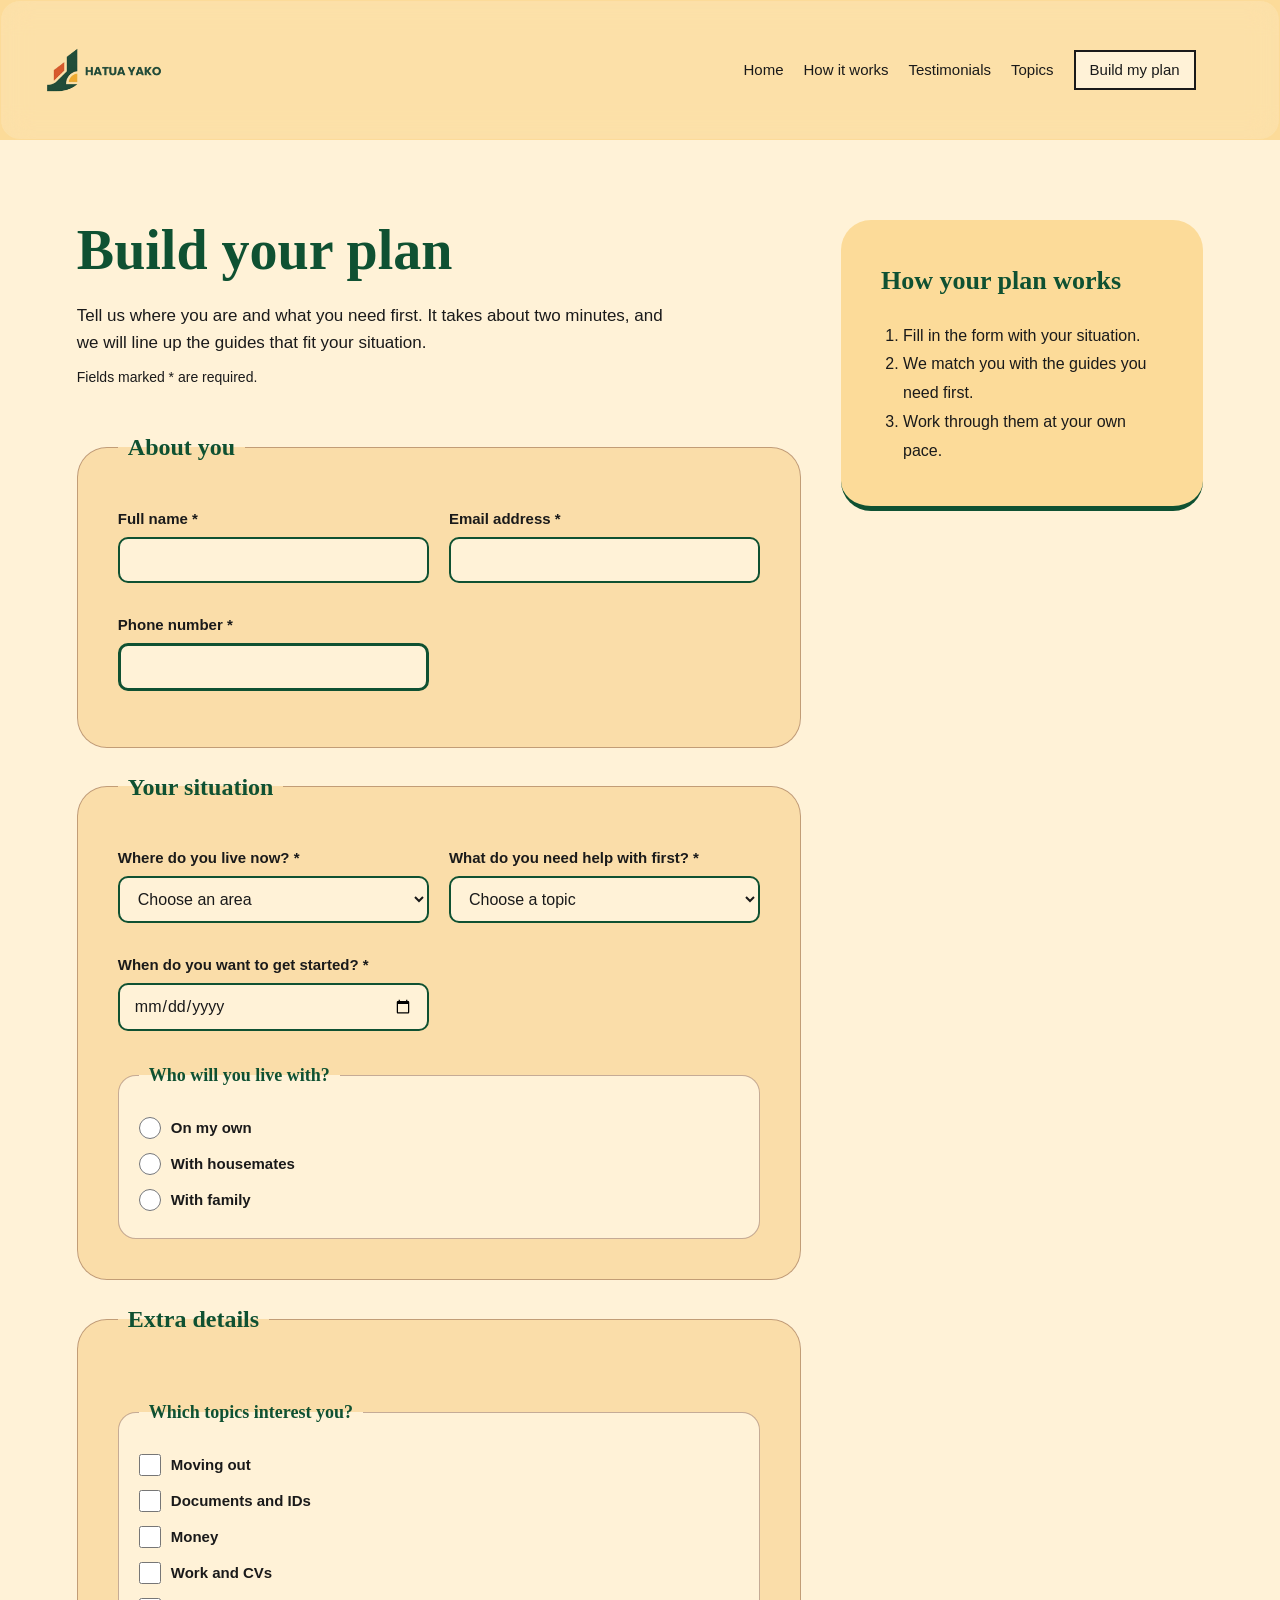
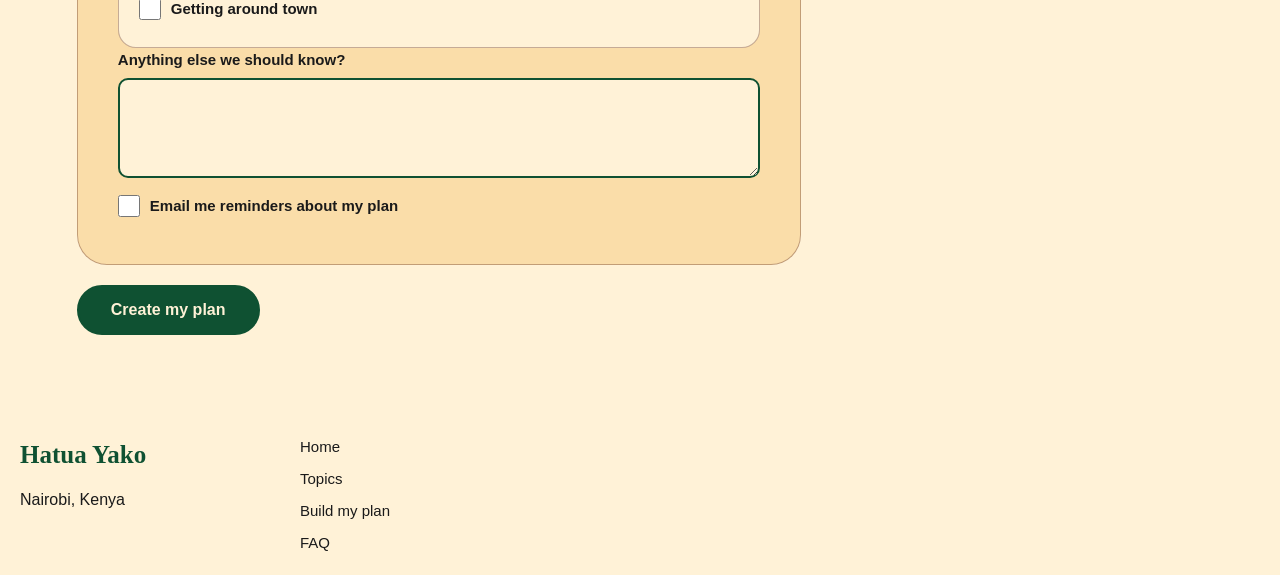
==== commit 0f903e30: "Bugfix- FAQ page" ====
--- a/build-plan.html
+++ b/build-plan.html
@@ -17,7 +17,6 @@
             <a href="index.html#how-it-works">How it works</a>
             <a href="index.html#testimonials">Testimonials</a>
             <a href="topics.html">Topics</a>
-            <a href="faq.html">FAQ</a>
             <a href="build-plan.html" class="button" aria-current="page">Build my plan</a>
         </nav>
     </header>
--- a/style.css
+++ b/style.css
@@ -2175,4 +2175,331 @@
     .plan-submit {
         align-self: stretch;
     }
-}+}
+
+
+/* responsive design topics page  */
+
+
+*,
+*::before,
+*::after {
+    box-sizing: border-box;
+}
+
+img {
+    max-width: 100%;
+    height: auto;
+}
+
+body {
+    overflow-x: hidden;
+}
+
+/* topics hero  */
+
+.topics-hero {
+    width: 100%;
+    max-width: 1200px;
+    margin: 0 auto;
+    padding: 70px 5%;
+}
+
+.topics-hero h1 {
+    font-size: clamp(2rem, 5vw, 3.5rem);
+    line-height: 1.15;
+    overflow-wrap: break-word;
+}
+
+.topics-hero > p:not(.topics-label) {
+    max-width: 700px;
+    font-size: clamp(1rem, 2vw, 1.15rem);
+    line-height: 1.8;
+}
+
+.topics-label {
+    font-size: clamp(0.8rem, 1.5vw, 1rem);
+    letter-spacing: 1.5px;
+}
+
+/* topics section  */
+
+.all-topics {
+    width: 100%;
+    max-width: 1400px;
+    margin: 0 auto;
+    padding: 60px 5%;
+}
+
+.all-topics-heading {
+    max-width: 750px;
+    margin: 0 auto 40px;
+    text-align: center;
+}
+
+.all-topics-heading h2 {
+    font-size: clamp(1.7rem, 4vw, 2.8rem);
+    line-height: 1.2;
+    overflow-wrap: break-word;
+}
+
+.all-topics-heading > p:not(.topics-label) {
+    font-size: clamp(1rem, 2vw, 1.1rem);
+    line-height: 1.7;
+}
+
+
+.all-topics-grid {
+    display: grid;
+    grid-template-columns: repeat(
+        auto-fit,
+        minmax(min(100%, 250px), 1fr)
+    );
+    gap: clamp(16px, 2.5vw, 30px);
+    width: 100%;
+}
+
+
+.topic-card {
+    min-width: 0;
+    width: 100%;
+    height: 100%;
+    overflow-wrap: break-word;
+    padding: clamp(20px, 3vw, 30px);
+}
+
+.topic-card h3 {
+    font-size: clamp(1.2rem, 2vw, 1.6rem);
+    line-height: 1.3;
+}
+
+.topic-card p {
+    font-size: 1rem;
+    line-height: 1.7;
+}
+
+.topic-link {
+    display: inline-block;
+    max-width: 100%;
+    overflow-wrap: break-word;
+}
+
+
+.topics-cta {
+    width: 100%;
+    padding: clamp(35px, 6vw, 70px) 5%;
+    text-align: center;
+}
+
+.topics-cta h2 {
+    font-size: clamp(1.7rem, 4vw, 2.8rem);
+    line-height: 1.2;
+}
+
+.topics-cta p {
+    max-width: 650px;
+    margin: 15px auto 25px;
+    font-size: clamp(1rem, 2vw, 1.1rem);
+    line-height: 1.7;
+}
+
+.topics-home-button {
+    display: inline-block;
+    max-width: 100%;
+    padding: 12px 24px;
+    text-align: center;
+}
+
+/* for tablets  */
+
+@media (max-width: 768px) {
+
+    /* Navigation */
+    .nav-bar {
+        flex-wrap: wrap;
+        justify-content: center;
+        gap: 15px;
+        padding: 15px 5%;
+    }
+
+    .nav-bar .logo img {
+        display: block;
+        width: auto;
+        max-width: 180px;
+        max-height: 90px;
+        object-fit: contain;
+    }
+
+    .nav-links {
+        display: flex;
+        flex-wrap: wrap;
+        justify-content: center;
+        align-items: center;
+        gap: 12px 18px;
+        width: 100%;
+    }
+
+    .nav-links > a {
+        font-size: 0.95rem;
+    }
+
+    .nav-actions {
+        display: flex;
+        align-items: center;
+        justify-content: center;
+    }
+
+    /* Page sections */
+    .topics-hero {
+        padding: 55px 4%;
+    }
+
+    .all-topics {
+        padding: 45px 4%;
+    }
+
+    .all-topics-heading {
+        margin-bottom: 30px;
+    }
+
+  
+    .all-topics-grid {
+        grid-template-columns: repeat(2, minmax(0, 1fr));
+        gap: 20px;
+    }
+
+    .topic-card {
+        padding: 22px;
+    }
+
+    .topics-cta {
+        padding: 45px 5%;
+    }
+}
+
+/* for phone  */
+
+@media (max-width: 480px) {
+
+    /* Reduce global page spacing */
+    body {
+        padding: 15px 4%;
+    }
+
+    /* Navigation */
+    .nav-bar {
+        position: relative;
+        top: auto;
+        gap: 12px;
+        padding: 12px;
+        border-radius: 16px;
+    }
+
+    .nav-bar .logo img {
+        max-width: 140px;
+        max-height: 70px;
+    }
+
+    .nav-links {
+        gap: 10px 14px;
+    }
+
+    .nav-links > a {
+        font-size: 0.85rem;
+    }
+
+    .nav-actions svg {
+        width: 22px;
+        height: 22px;
+    }
+
+    /* Hero */
+    .topics-hero {
+        padding: 35px 3%;
+    }
+
+    .topics-hero h1 {
+        font-size: clamp(1.9rem, 8vw, 2.5rem);
+    }
+
+    .topics-hero > p:not(.topics-label) {
+        font-size: 0.98rem;
+        line-height: 1.7;
+    }
+
+    .topics-label {
+        font-size: 0.75rem;
+        letter-spacing: 1px;
+    }
+
+    .all-topics {
+        padding: 35px 2%;
+    }
+
+    .all-topics-heading {
+        margin-bottom: 25px;
+    }
+
+    .all-topics-heading h2 {
+        font-size: 1.75rem;
+    }
+
+    .all-topics-grid {
+        grid-template-columns: minmax(0, 1fr);
+        gap: 18px;
+    }
+
+    .topic-card {
+        padding: 22px;
+    }
+
+    .topic-card h3 {
+        font-size: 1.3rem;
+    }
+
+    .topic-card p {
+        font-size: 0.95rem;
+        line-height: 1.65;
+    }
+/* cta  */
+    .topics-cta {
+        padding: 35px 3%;
+    }
+
+    .topics-cta h2 {
+        font-size: 1.8rem;
+    }
+
+    .topics-cta p {
+        font-size: 0.95rem;
+    }
+
+    .topics-home-button {
+        padding: 12px 20px;
+    }
+}
+
+/* for the small fones  */
+
+@media (max-width: 360px) {
+
+    .nav-links {
+        gap: 10px;
+    }
+
+    .nav-links > a {
+        font-size: 0.8rem;
+    }
+
+    .topics-hero h1 {
+        font-size: 1.8rem;
+    }
+
+    .all-topics-heading h2 {
+        font-size: 1.55rem;
+    }
+
+    .topic-card {
+        padding: 18px;
+    }
+}
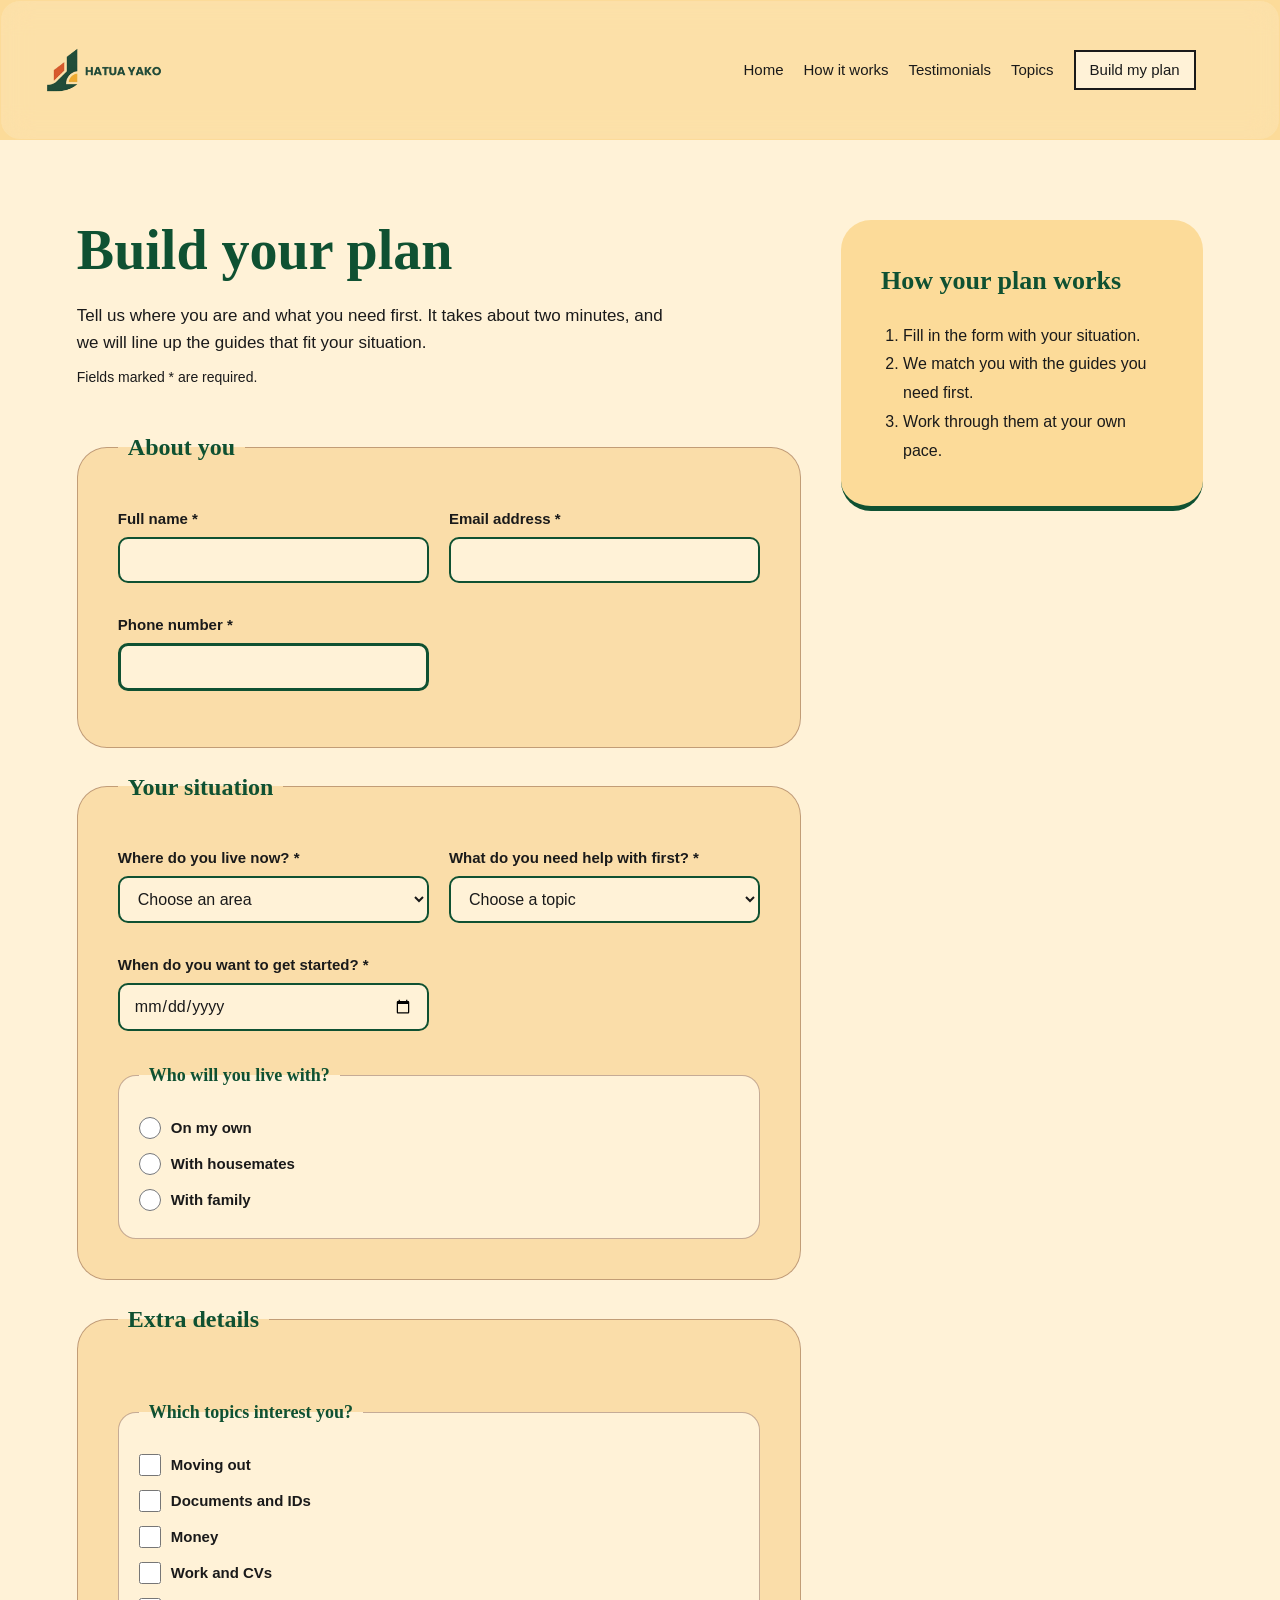
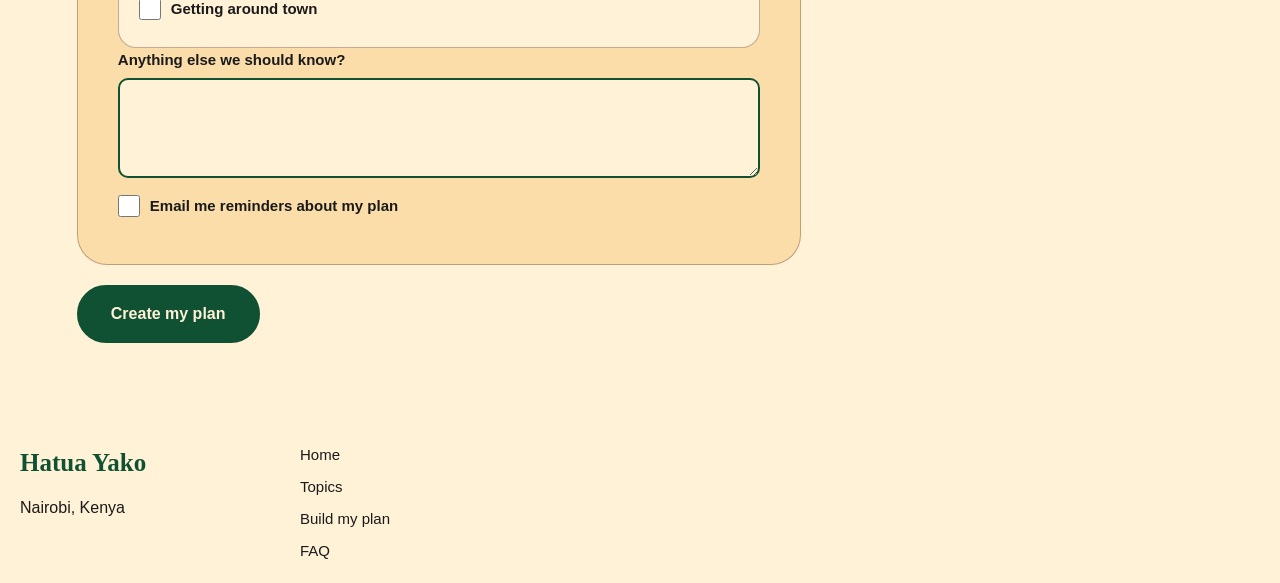
==== commit d9753005: "Add- plan button" ====
--- a/build-plan.html
+++ b/build-plan.html
@@ -7,7 +7,7 @@
     <link rel="stylesheet" href="style.css">
 </head>
 <body>
-
+<!-- nav link  -->
     <header class="nav-bar">
   <a href="index.html" class="logo">
     <img src="images/Hatuayako.png" alt="Hatua Yako logo">
@@ -152,8 +152,8 @@
                     </div>
                 </fieldset>
 
-                <button type="submit" class="plan-submit">Create my plan</button>
-            </form>
+                <a href="confirmation.html" class="plan-submit">Create my plan</a>
+            
         </section>
 
         <aside class="plan-works">
--- a/style.css
+++ b/style.css
@@ -2503,3 +2503,86 @@
         padding: 18px;
     }
 }
+/* confirmation page  */
+
+.confirmation-page{
+  min-height: 75vh;
+  padding: 65px 20px;
+  background-color: var(--forestgreen);
+  display: flex;
+  justify-content: center;
+  align-items: center;
+}
+.confirmation-card{
+  width: 100%;
+  max-width: 650px;
+  background: var(--cream);
+  padding: 45px;
+  border-radius: 22px;
+  text-align: center;
+  box-shadow: 0 15px 40px rgba(22, 50, 79, 0.1);
+  animation: confirmation-appear 0.7s ease;
+}
+.success-icon{
+  font-size: 2.5rem;
+  font-weight: 700;
+}
+
+.confirmation-card h1{
+  color: var(--charcoal);
+  font-size: clamp(2rem, 5vw, 3rem);
+  margin: 15px 0;
+}
+.confirmation-message{
+  color: var(--redish);
+  margin-bottom: 25px;
+  line-height: 1.8;
+}
+
+.confirmation-note{
+  color: var(--charcoal);
+  font-size: 0.85rem;
+  line-height: 1.7;
+  margin-bottom: 25px;
+}
+.confirmation-actions{
+  display: flex;
+  justify-content: center;
+  flex-wrap: wrap;
+  gap: 12px;
+}
+.confirmation-primary,
+.confirmation-secondary {
+    display: inline-block;
+    padding: 14px 20px;
+    border-radius: 10px;
+    text-decoration: none;
+    font-weight: 700;
+    transition: 0.3s ease;
+}
+.confirmation-primary{
+  background: var(--mustard);
+  color: var(--charcoal);
+}
+.confirmation-primary:hover{
+  background: var(--mustard);
+  transform: translateY(-2px);
+}
+.confirmation-secondary{
+  border: 1px solid var(--charcoal);
+  color: var(--charcoal);
+}
+.confirmation-secondary:hover{
+  background: var(--mustard);
+  color: var(--charcoal)
+}
+@keyframes confirmation-appear{
+  from{
+    opacity: 0;
+    transform: translateY(18px);
+  }
+  to{
+    opacity: 1;
+    transform: translateY(0);
+  }
+}
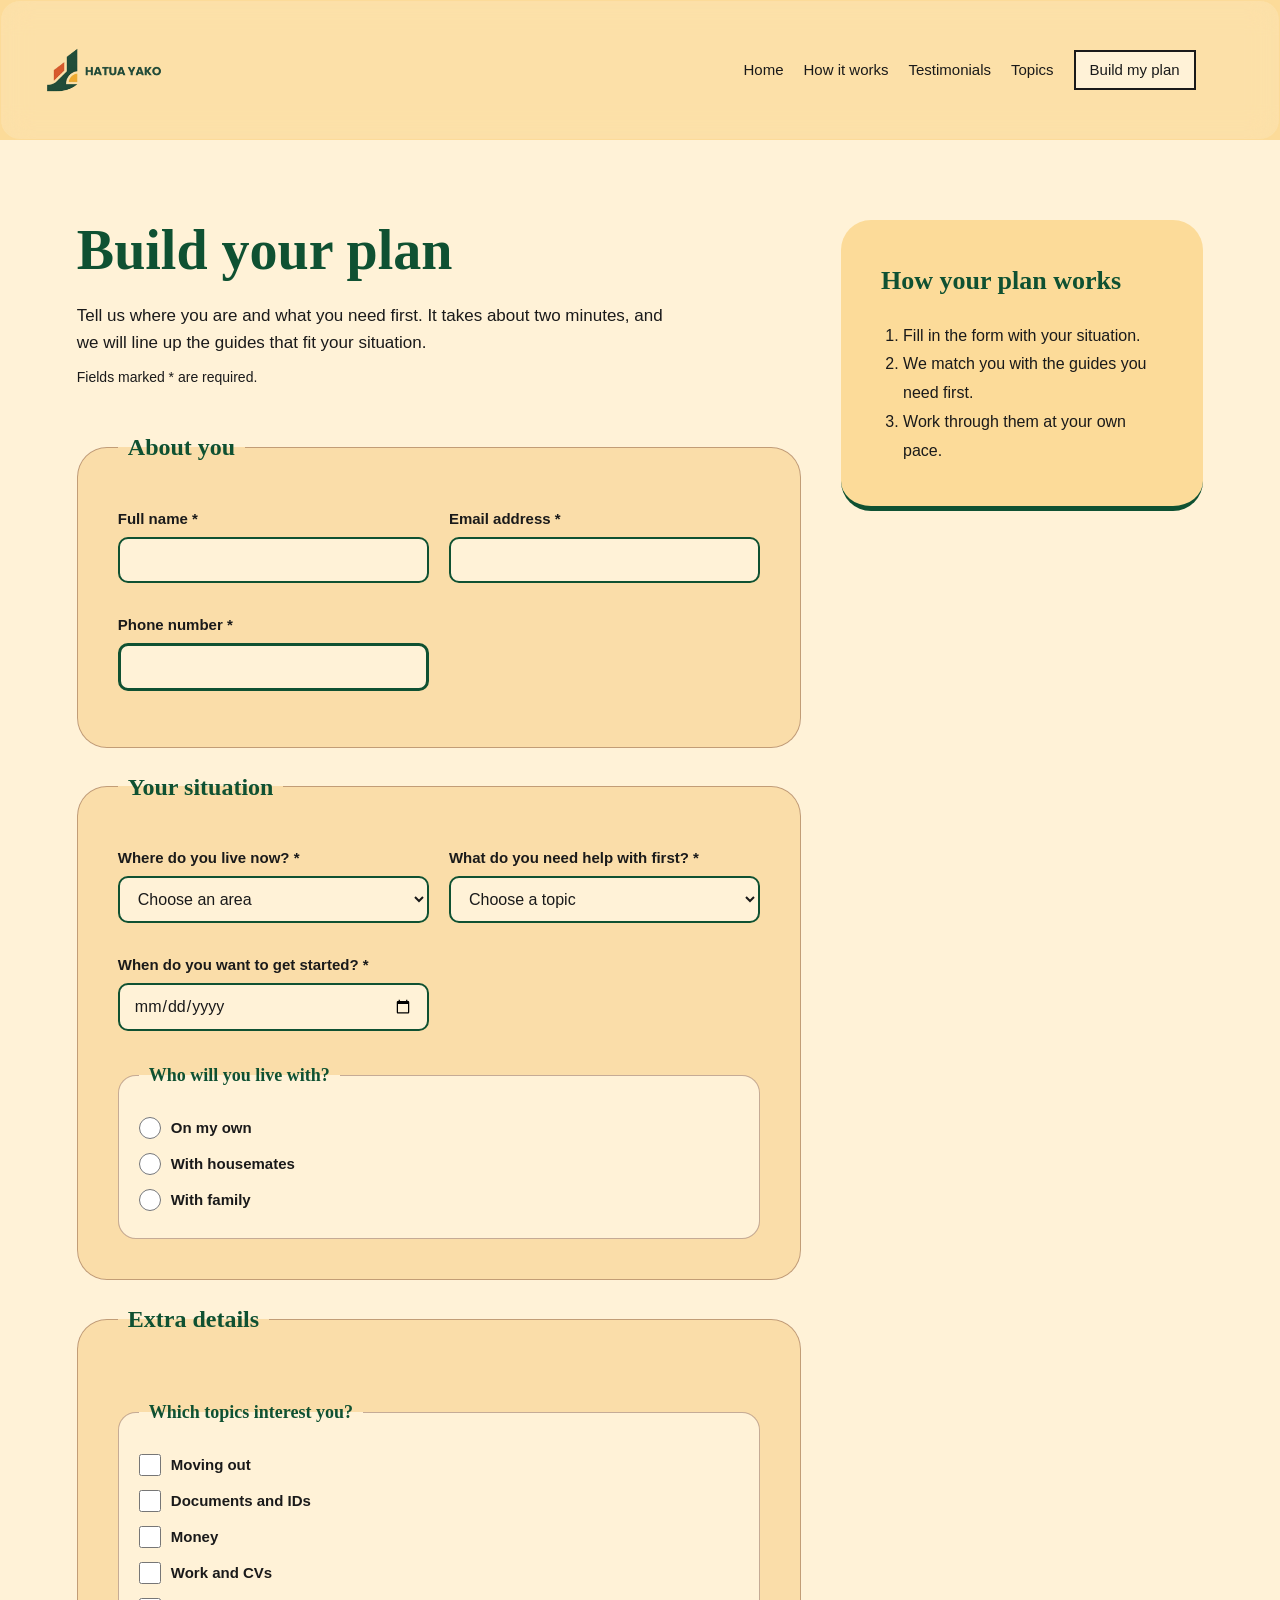
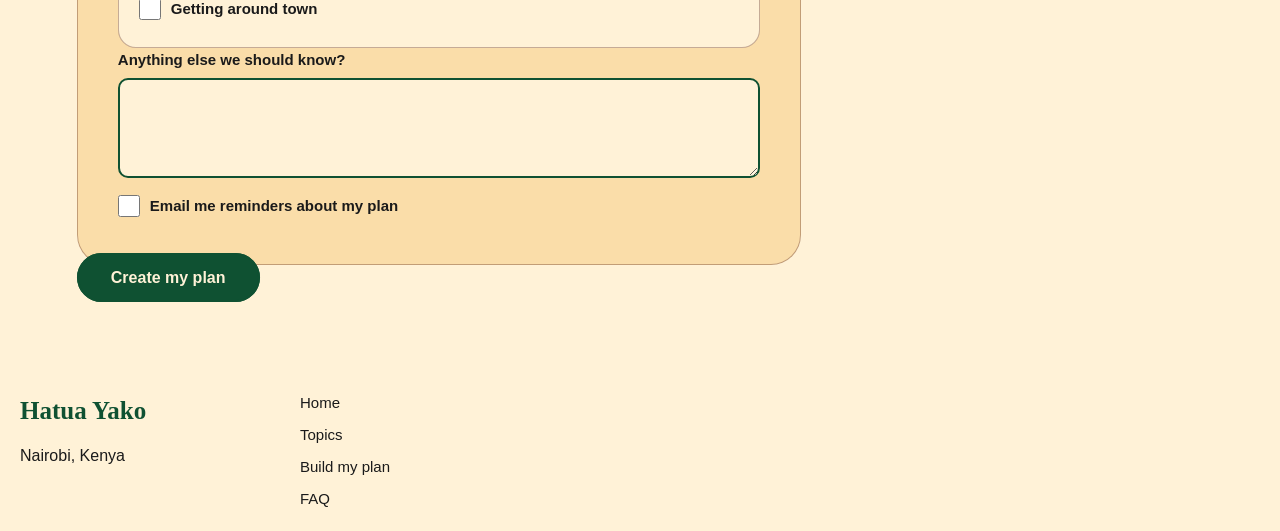
==== commit e8c03176: "Bugfox- brocken form link" ====
--- a/build-plan.html
+++ b/build-plan.html
@@ -1,184 +1,257 @@
-<!DOCTYPE html>
+<!doctype html>
 <html lang="en">
-<head>
-    <meta charset="UTF-8">
-    <meta name="viewport" content="width=device-width, initial-scale=1.0">
+  <head>
+    <meta charset="UTF-8" />
+    <meta name="viewport" content="width=device-width, initial-scale=1.0" />
     <title>Hatua Yako</title>
-    <link rel="stylesheet" href="style.css">
-</head>
-<body>
-<!-- nav link  -->
+    <link rel="stylesheet" href="style.css" />
+  </head>
+  <body>
+    <!-- Navigation bar   -->
     <header class="nav-bar">
-  <a href="index.html" class="logo">
-    <img src="images/Hatuayako.png" alt="Hatua Yako logo">
-        </a>
-        <nav class="nav-links" aria-label="Main">
-            <a href="index.html">Home</a>
-            <a href="index.html#how-it-works">How it works</a>
-            <a href="index.html#testimonials">Testimonials</a>
-            <a href="topics.html">Topics</a>
-            <a href="build-plan.html" class="button" aria-current="page">Build my plan</a>
-        </nav>
+      <a href="index.html" class="logo">
+        <img src="images/Hatuayako.png" alt="Hatua Yako logo" />
+      </a>
+
+      <nav class="nav-links" aria-label="Main">
+        <a href="index.html">Home</a>
+        <a href="index.html#how-it-works">How it works</a>
+        <a href="index.html#testimonials">Testimonials</a>
+        <a href="topics.html">Topics</a>
+        <a href="build-plan.html" class="button" aria-current="page"
+          >Build my plan</a
+        >
+      </nav>
     </header>
 
     <main class="plan">
-
-        <section class="plan-main">
-            <h1>Build your plan</h1>
-            <p class="plan-intro">
-                Tell us where you are and what you need first. It takes about
-                two minutes, and we will line up the guides that fit your situation.
-            </p>
-            <p class="required-disclaimer">Fields marked * are required.</p>
-
-            <!-- form input  -->
-
-            <form class="plan-form" action="confirmed.html" method="get">
-
-                <fieldset>
-                    <legend>About you</legend>
-
-                    <div class="form-field">
-                        <div class="field">
-                            <label for="full-name">Full name *</label>
-                            <input type="text" id="full-name" name="full-name" autocomplete="name" required>
-                        </div>
-
-                        <div class="field">
-                            <label for="email">Email address *</label>
-                            <input type="email" id="email" name="email" autocomplete="email" required>
-                        </div>
-
-                        <div class="field">
-                            <label for="phone">Phone number *</label>
-                            <input type="tel" id="phone" name="phone" autocomplete="tel" inputmode="tel"
-                                   value="" class="is-invalid" aria-invalid="true"
-                                   aria-describedby="phone-error" required>
-                            <p class="field-error" id="phone-error">
-                    
-                            </p>
-                        </div>
-                    </div>
-                </fieldset>
-<!-- your situation  -->
-                <fieldset>
-                    <legend>Your situation</legend>
-
-                    <div class="field-grid">
-                        <div class="field">
-                            <label for="location">Where do you live now? *</label>
-                            <select id="location" name="location" required>
-                                <option value="">Choose an area</option>
-                                <option>Nairobi CBD</option>
-                                <option>Westlands</option>
-                                <option>Kasarani</option>
-                                <option>Embakasi</option>
-                                <option>Ruiru</option>
-                                <option>Rongai</option>
-                                <option>Another town</option>
-                            </select>
-                        </div>
-
-                        <div class="field">
-                            <label for="first-need">What do you need help with first? *</label>
-                            <select id="first-need" name="first-need" required>
-                                <option value="">Choose a topic</option>
-                                <option>Moving out</option>
-                                <option>Documents and IDs</option>
-                                <option>Money</option>
-                                <option>Work and CVs</option>
-                                <option>Getting around town</option>
-                            </select>
-                        </div>
-
-                        <div class="field">
-                            <label for="target-date">When do you want to get started? *</label>
-                            <input type="date" id="target-date" name="target-date" required>
-                        </div>
-                    </div>
-
-                    <fieldset class="choice-group">
-                        <legend>Who will you live with?</legend>
-                        <div class="choice">
-                            <input type="radio" id="live-alone" name="living" value="alone">
-                            <label for="live-alone">On my own</label>
-                        </div>
-                        <div class="choice">
-                            <input type="radio" id="live-housemates" name="living" value="housemates">
-                            <label for="live-housemates">With housemates</label>
-                        </div>
-                        <div class="choice">
-                            <input type="radio" id="live-family" name="living" value="family">
-                            <label for="live-family">With family</label>
-                        </div>
-                    </fieldset>
-                </fieldset>
-
-                <fieldset>
-                    <legend>Extra details</legend>
-
-                    <fieldset class="choice-group">
-                        <legend>Which topics interest you?</legend>
-                        <div class="choice">
-                            <input type="checkbox" id="topic-moving" name="topics" value="moving-out">
-                            <label for="topic-moving">Moving out</label>
-                        </div>
-                        <div class="choice">
-                            <input type="checkbox" id="topic-documents" name="topics" value="documents">
-                            <label for="topic-documents">Documents and IDs</label>
-                        </div>
-                        <div class="choice">
-                            <input type="checkbox" id="topic-money" name="topics" value="money">
-                            <label for="topic-money">Money</label>
-                        </div>
-                        <div class="choice">
-                            <input type="checkbox" id="topic-work" name="topics" value="work">
-                            <label for="topic-work">Work and CVs</label>
-                        </div>
-                        <div class="choice">
-                            <input type="checkbox" id="topic-town" name="topics" value="getting-around">
-                            <label for="topic-town">Getting around town</label>
-                        </div>
-                    </fieldset>
-
-                    <div class="field">
-                        <label for="notes">Anything else we should know?</label>
-                        <textarea id="notes" name="notes" rows="4"></textarea>
-                    </div>
-
-                    <div class="choice">
-                        <input type="checkbox" id="reminders" name="reminders" value="yes">
-                        <label for="reminders">Email me reminders about my plan</label>
-                    </div>
-                </fieldset>
-
-                <a href="confirmation.html" class="plan-submit">Create my plan</a>
-            
-        </section>
-
-        <aside class="plan-works">
-            <h2>How your plan works</h2>
-            <ol>
-                <li>Fill in the form with your situation.</li>
-                <li>We match you with the guides you need first.</li>
-                <li>Work through them at your own pace.</li>
-            </ol>
-        </aside>
-
+      <section class="plan-main">
+        <h1>Build your plan</h1>
+        <p class="plan-intro">
+          Tell us where you are and what you need first. It takes about two
+          minutes, and we will line up the guides that fit your situation.
+        </p>
+        <p class="required-disclaimer">Fields marked * are required.</p>
+
+        <!-- form input  -->
+
+        <form class="plan-form" action="confirmed.html" method="get">
+          <fieldset>
+            <legend>About you</legend>
+
+            <div class="form-field">
+              <div class="field">
+                <label for="full-name">Full name *</label>
+                <input
+                  type="text"
+                  id="full-name"
+                  name="full-name"
+                  autocomplete="name"
+                  required
+                />
+              </div>
+
+              <div class="field">
+                <label for="email">Email address *</label>
+                <input
+                  type="email"
+                  id="email"
+                  name="email"
+                  autocomplete="email"
+                  required
+                />
+              </div>
+
+              <div class="field">
+                <label for="phone">Phone number *</label>
+                <input
+                  type="tel"
+                  id="phone"
+                  name="phone"
+                  autocomplete="tel"
+                  inputmode="tel"
+                  value=""
+                  class="is-invalid"
+                  aria-invalid="true"
+                  aria-describedby="phone-error"
+                  required
+                />
+                <p class="field-error" id="phone-error"></p>
+              </div>
+            </div>
+          </fieldset>
+
+          <!-- your situation  -->
+          <fieldset>
+            <legend>Your situation</legend>
+
+            <div class="field-grid">
+              <div class="field">
+                <label for="location">Where do you live now? *</label>
+                <select id="location" name="location" required>
+                  <option value="">Choose an area</option>
+                  <option>Nairobi CBD</option>
+                  <option>Westlands</option>
+                  <option>Kasarani</option>
+                  <option>Embakasi</option>
+                  <option>Ruiru</option>
+                  <option>Rongai</option>
+                  <option>Another town</option>
+                </select>
+              </div>
+
+              <div class="field">
+                <label for="first-need"
+                  >What do you need help with first? *</label
+                >
+                <select id="first-need" name="first-need" required>
+                  <option value="">Choose a topic</option>
+                  <option>Moving out</option>
+                  <option>Documents and IDs</option>
+                  <option>Money</option>
+                  <option>Work and CVs</option>
+                  <option>Getting around town</option>
+                </select>
+              </div>
+
+              <div class="field">
+                <label for="target-date"
+                  >When do you want to get started? *</label
+                >
+                <input
+                  type="date"
+                  id="target-date"
+                  name="target-date"
+                  required
+                />
+              </div>
+            </div>
+
+            <fieldset class="choice-group">
+              <legend>Who will you live with?</legend>
+              <div class="choice">
+                <input
+                  type="radio"
+                  id="live-alone"
+                  name="living"
+                  value="alone"
+                />
+                <label for="live-alone">On my own</label>
+              </div>
+              <div class="choice">
+                <input
+                  type="radio"
+                  id="live-housemates"
+                  name="living"
+                  value="housemates"
+                />
+                <label for="live-housemates">With housemates</label>
+              </div>
+              <div class="choice">
+                <input
+                  type="radio"
+                  id="live-family"
+                  name="living"
+                  value="family"
+                />
+                <label for="live-family">With family</label>
+              </div>
+            </fieldset>
+          </fieldset>
+
+          <fieldset>
+            <legend>Extra details</legend>
+
+            <fieldset class="choice-group">
+              <legend>Which topics interest you?</legend>
+              <div class="choice">
+                <input
+                  type="checkbox"
+                  id="topic-moving"
+                  name="topics"
+                  value="moving-out"
+                />
+                <label for="topic-moving">Moving out</label>
+              </div>
+              <div class="choice">
+                <input
+                  type="checkbox"
+                  id="topic-documents"
+                  name="topics"
+                  value="documents"
+                />
+                <label for="topic-documents">Documents and IDs</label>
+              </div>
+              <div class="choice">
+                <input
+                  type="checkbox"
+                  id="topic-money"
+                  name="topics"
+                  value="money"
+                />
+                <label for="topic-money">Money</label>
+              </div>
+              <div class="choice">
+                <input
+                  type="checkbox"
+                  id="topic-work"
+                  name="topics"
+                  value="work"
+                />
+                <label for="topic-work">Work and CVs</label>
+              </div>
+              <div class="choice">
+                <input
+                  type="checkbox"
+                  id="topic-town"
+                  name="topics"
+                  value="getting-around"
+                />
+                <label for="topic-town">Getting around town</label>
+              </div>
+            </fieldset>
+
+            <div class="field">
+              <label for="notes">Anything else we should know?</label>
+              <textarea id="notes" name="notes" rows="4"></textarea>
+            </div>
+
+            <div class="choice">
+              <input
+                type="checkbox"
+                id="reminders"
+                name="reminders"
+                value="yes"
+              />
+              <label for="reminders">Email me reminders about my plan</label>
+            </div>
+          </fieldset>
+        </form>
+
+        <a href="confirmation.html" class="plan-submit">Create my plan</a>
+      </section>
+
+      <aside class="plan-works">
+        <h2>How your plan works</h2>
+        <ol>
+          <li>Fill in the form with your situation.</li>
+          <li>We match you with the guides you need first.</li>
+          <li>Work through them at your own pace.</li>
+        </ol>
+      </aside>
     </main>
 
     <footer>
-        <div class="footer-brand">
-            <h2>Hatua Yako</h2>
-            <p>Nairobi, Kenya</p>
-        </div>
-        <nav class="footer-pages" aria-label="Footer">
-            <a href="index.html">Home</a>
-            <a href="topics.html">Topics</a>
-            <a href="build-plan.html">Build my plan</a>
-            <a href="faq.html">FAQ</a>
-        </nav>
+      <div class="footer-brand">
+        <h2>Hatua Yako</h2>
+        <p>Nairobi, Kenya</p>
+      </div>
+      <nav class="footer-pages" aria-label="Footer">
+        <a href="index.html">Home</a>
+        <a href="topics.html">Topics</a>
+        <a href="build-plan.html">Build my plan</a>
+        <a href="faq.html">FAQ</a>
+      </nav>
     </footer>
-
-</body>
-</html>+  </body>
+</html>
--- a/style.css
+++ b/style.css
@@ -520,7 +520,6 @@
     height: 130px; 
 }
 
-/* topic cards and steps reflow by themselves instead of a fixed 4 columns */
 .topics-card,
 .how-it-works-cards .how-list {
     grid-template-columns: repeat(auto-fit, minmax(220px, 1fr));
@@ -2585,4 +2584,34 @@
     opacity: 1;
     transform: translateY(0);
   }
+}
+
+/* search bar  */
+.search-bar{
+  max-width: 1140px;
+  margin: 0 auto;
+  padding: 25px 30px;
+  margin-bottom: 10px;
+}
+.search-form input{
+  flex: 1;
+  min-width: 0;
+  padding: 15px 18px;
+  border: 1px solid #ddd6cc;
+  border-radius: 10px;
+  background: white;
+  font: inherit;
+}
+.search-form button{
+  padding: 14px 25px;
+  background: var(--forestgreen);
+  color: white;
+  border: none;
+  border-radius: 10px;
+  font: inherit;
+  cursor: pointer;
+  transition: background-color 0.3s ease;
+}
+.search-form button:hover{
+  background: #e76f51;
 }
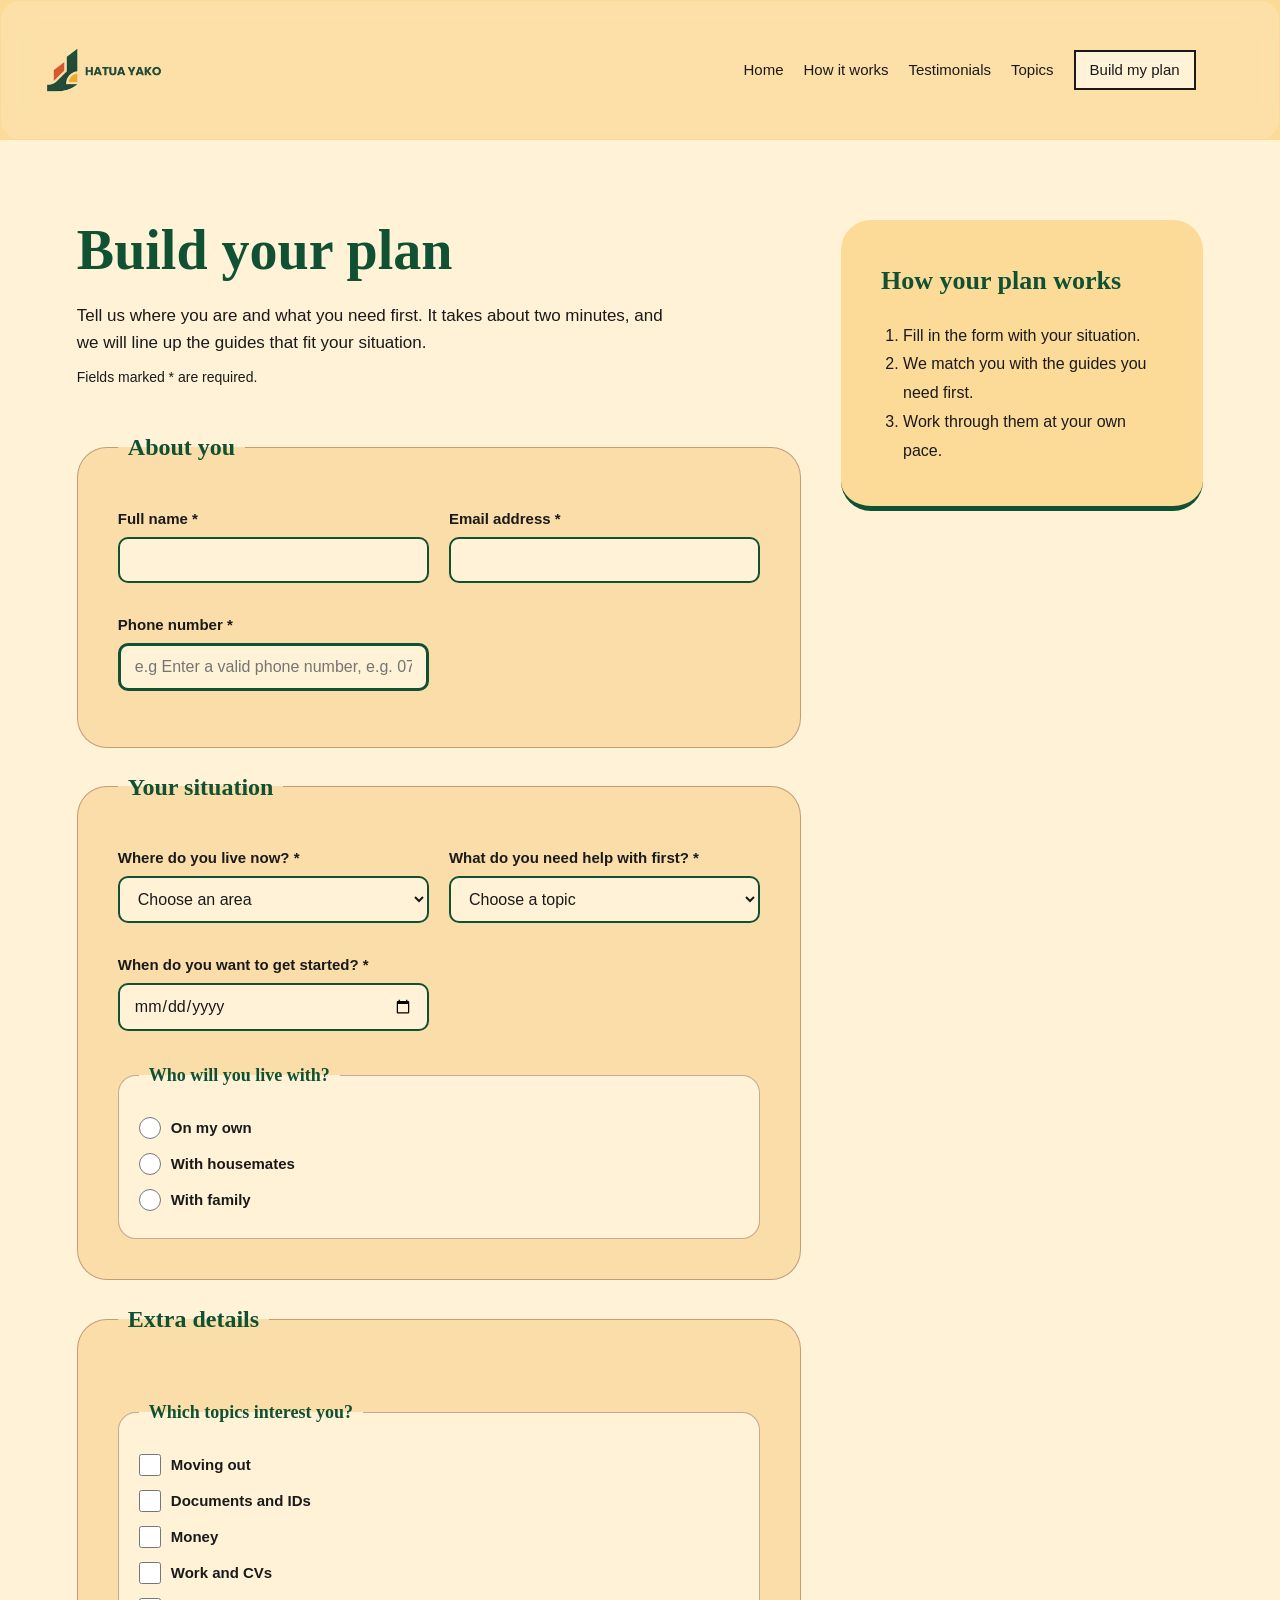
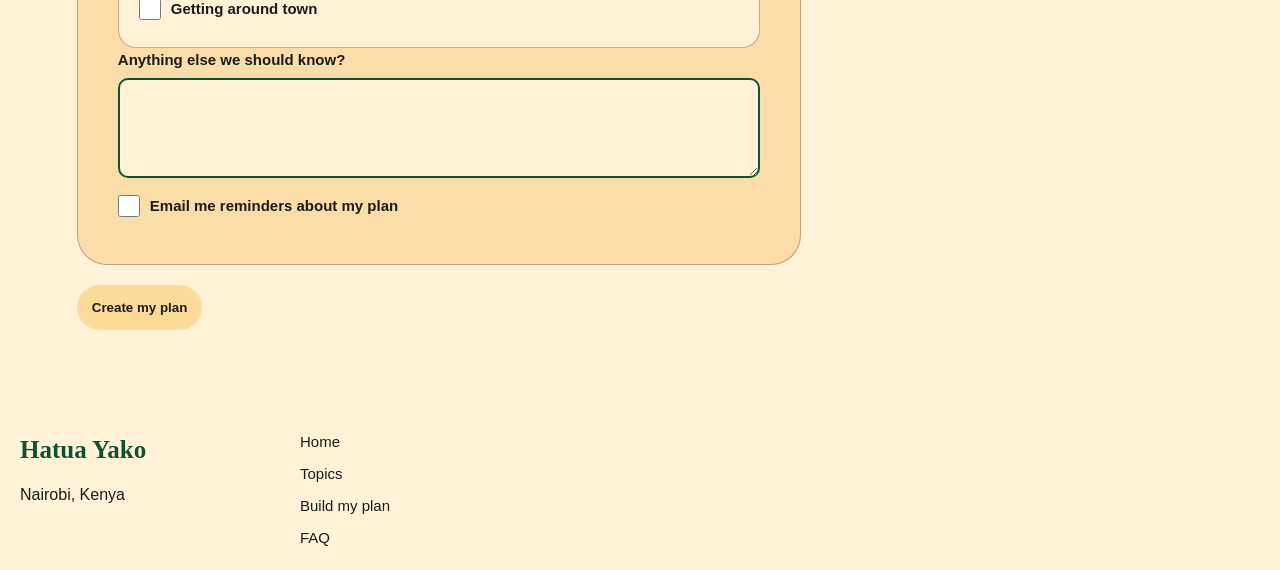
==== commit ad0af24d: "Edit- create plan button" ====
--- a/build-plan.html
+++ b/build-plan.html
@@ -35,7 +35,7 @@
 
         <!-- form input  -->
 
-        <form class="plan-form" action="confirmed.html" method="get">
+        <form class="plan-form" action="confirmation.html" method="get">
           <fieldset>
             <legend>About you</legend>
 
@@ -68,14 +68,15 @@
                   type="tel"
                   id="phone"
                   name="phone"
+                  placeholder="e.g Enter a valid phone number, e.g. 0712 345 678"
                   autocomplete="tel"
                   inputmode="tel"
                   value=""
                   class="is-invalid"
                   aria-invalid="true"
                   aria-describedby="phone-error"
-                  required
-                />
+                  required />
+        
                 <p class="field-error" id="phone-error"></p>
               </div>
             </div>
@@ -228,7 +229,9 @@
           </fieldset>
         </form>
 
-        <a href="confirmation.html" class="plan-submit">Create my plan</a>
+  <button type="submit" class="submit-registration">
+
+  Create my plan</button>
       </section>
 
       <aside class="plan-works">
--- a/style.css
+++ b/style.css
@@ -2585,6 +2585,17 @@
     transform: translateY(0);
   }
 }
+.submit-registration {
+    width: max-content;
+    padding: 15px;
+    border: none;
+    background-color: var(--mustard);
+    border-radius: var(--border-radius);
+    color: var(--charcoal);
+    font-weight: 700;
+    margin-top: var(--spacing-medium);
+
+}
 
 /* search bar  */
 .search-bar{
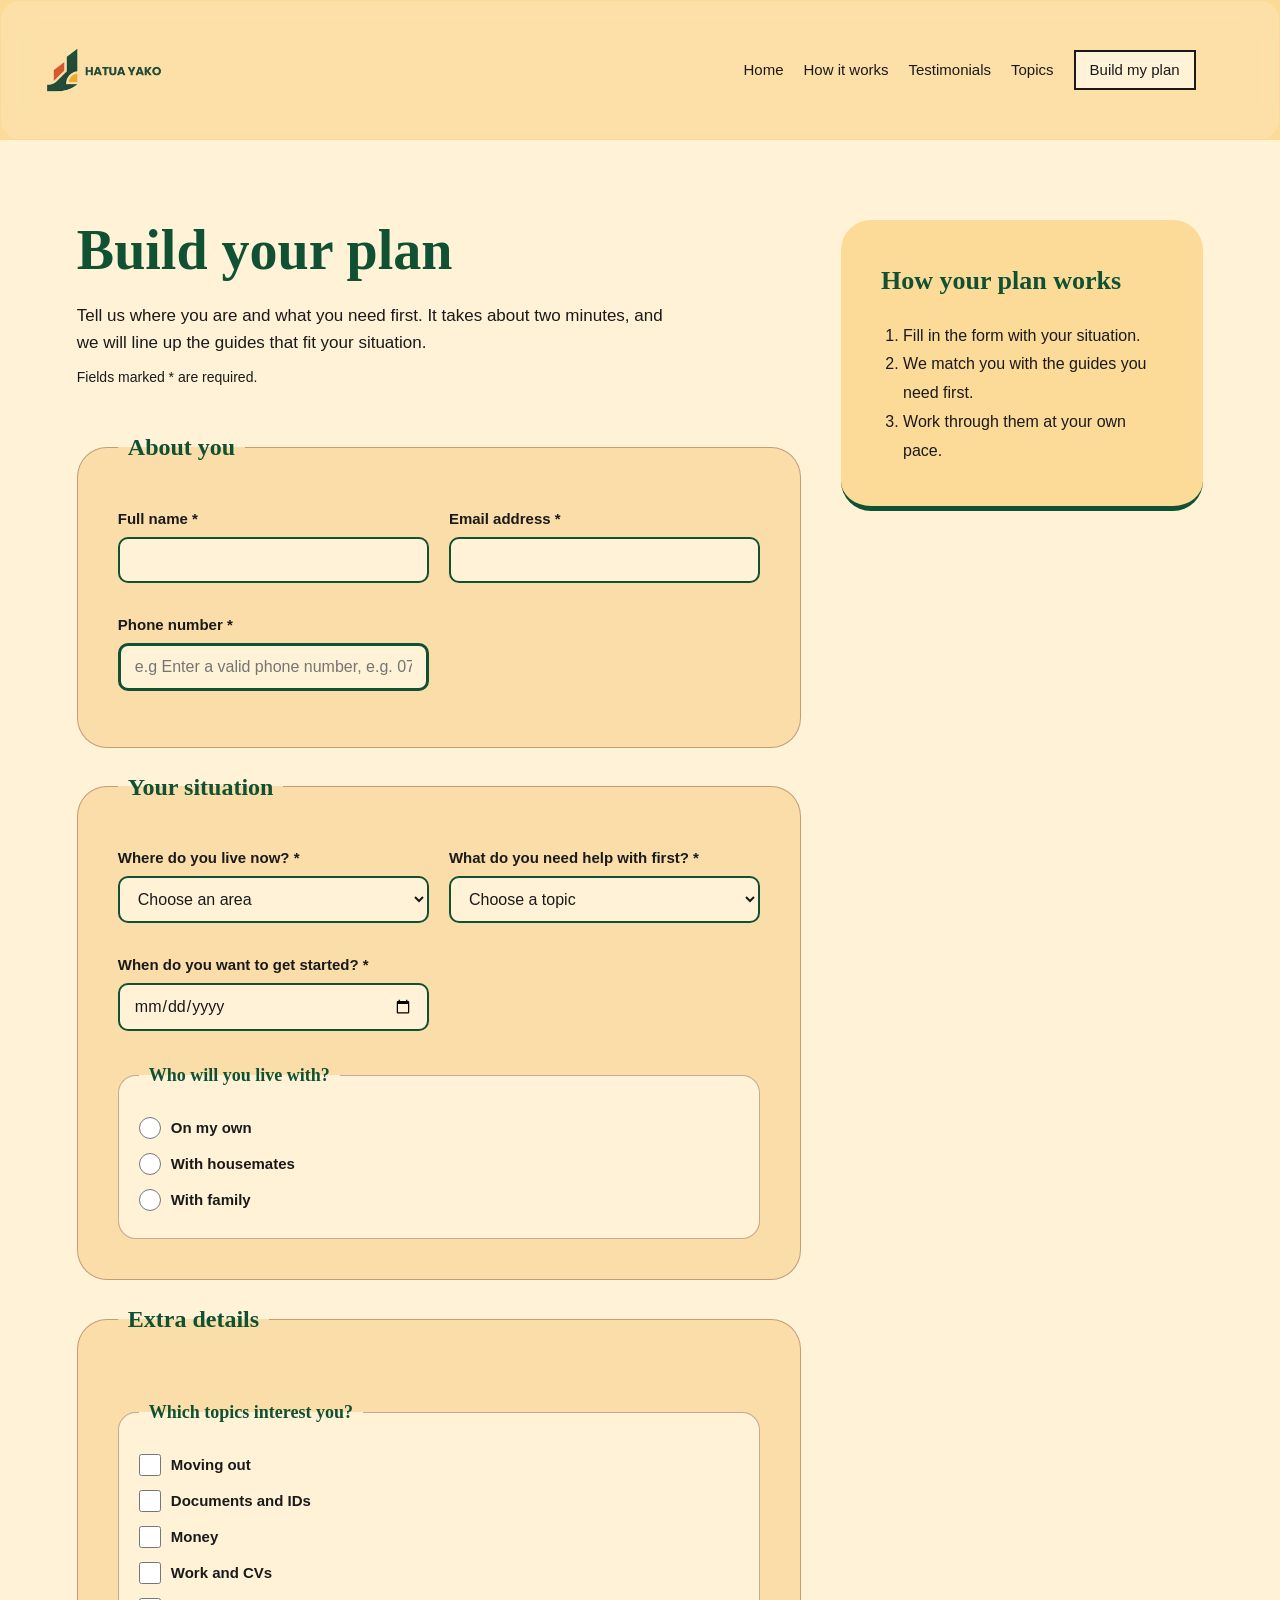
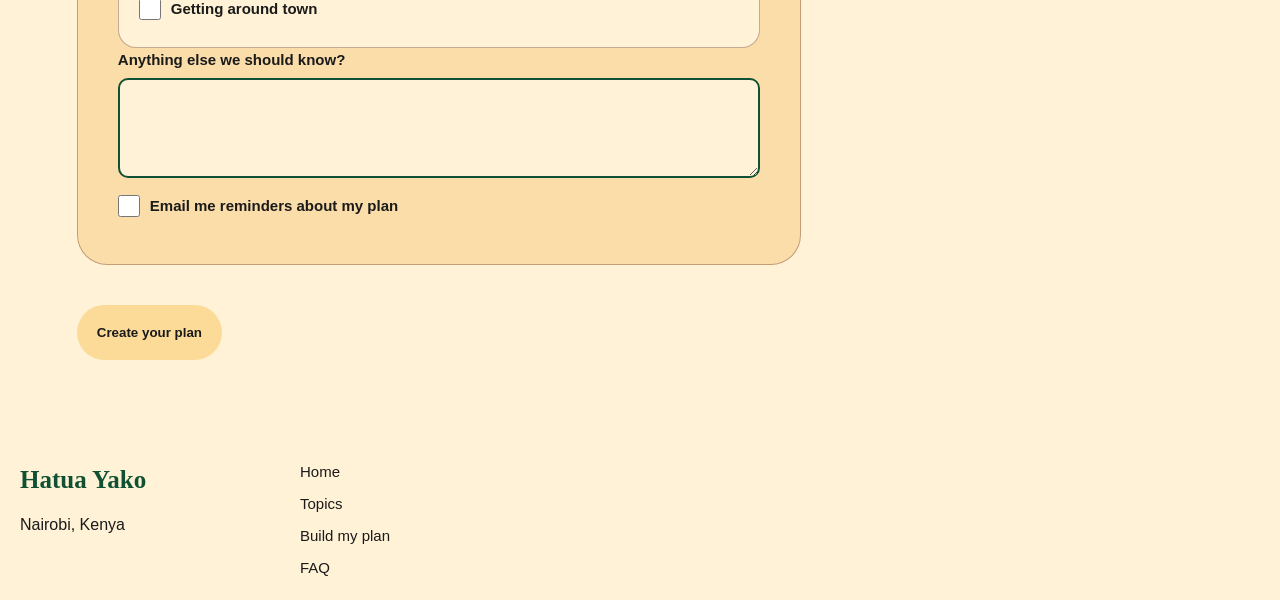
==== commit 6ce48de2: "Bugfix- confrimation link" ====
--- a/build-plan.html
+++ b/build-plan.html
@@ -227,11 +227,12 @@
               <label for="reminders">Email me reminders about my plan</label>
             </div>
           </fieldset>
+
+          <button type="submit" class="submit-registration">Create your plan</button>
         </form>
 
-  <button type="submit" class="submit-registration">
-
-  Create my plan</button>
+
+  
       </section>
 
       <aside class="plan-works">
--- a/style.css
+++ b/style.css
@@ -2587,7 +2587,8 @@
 }
 .submit-registration {
     width: max-content;
-    padding: 15px;
+    padding: 20px;
+font-family: 'Segoe UI', Tahoma, Geneva, Verdana, sans-serif;
     border: none;
     background-color: var(--mustard);
     border-radius: var(--border-radius);
